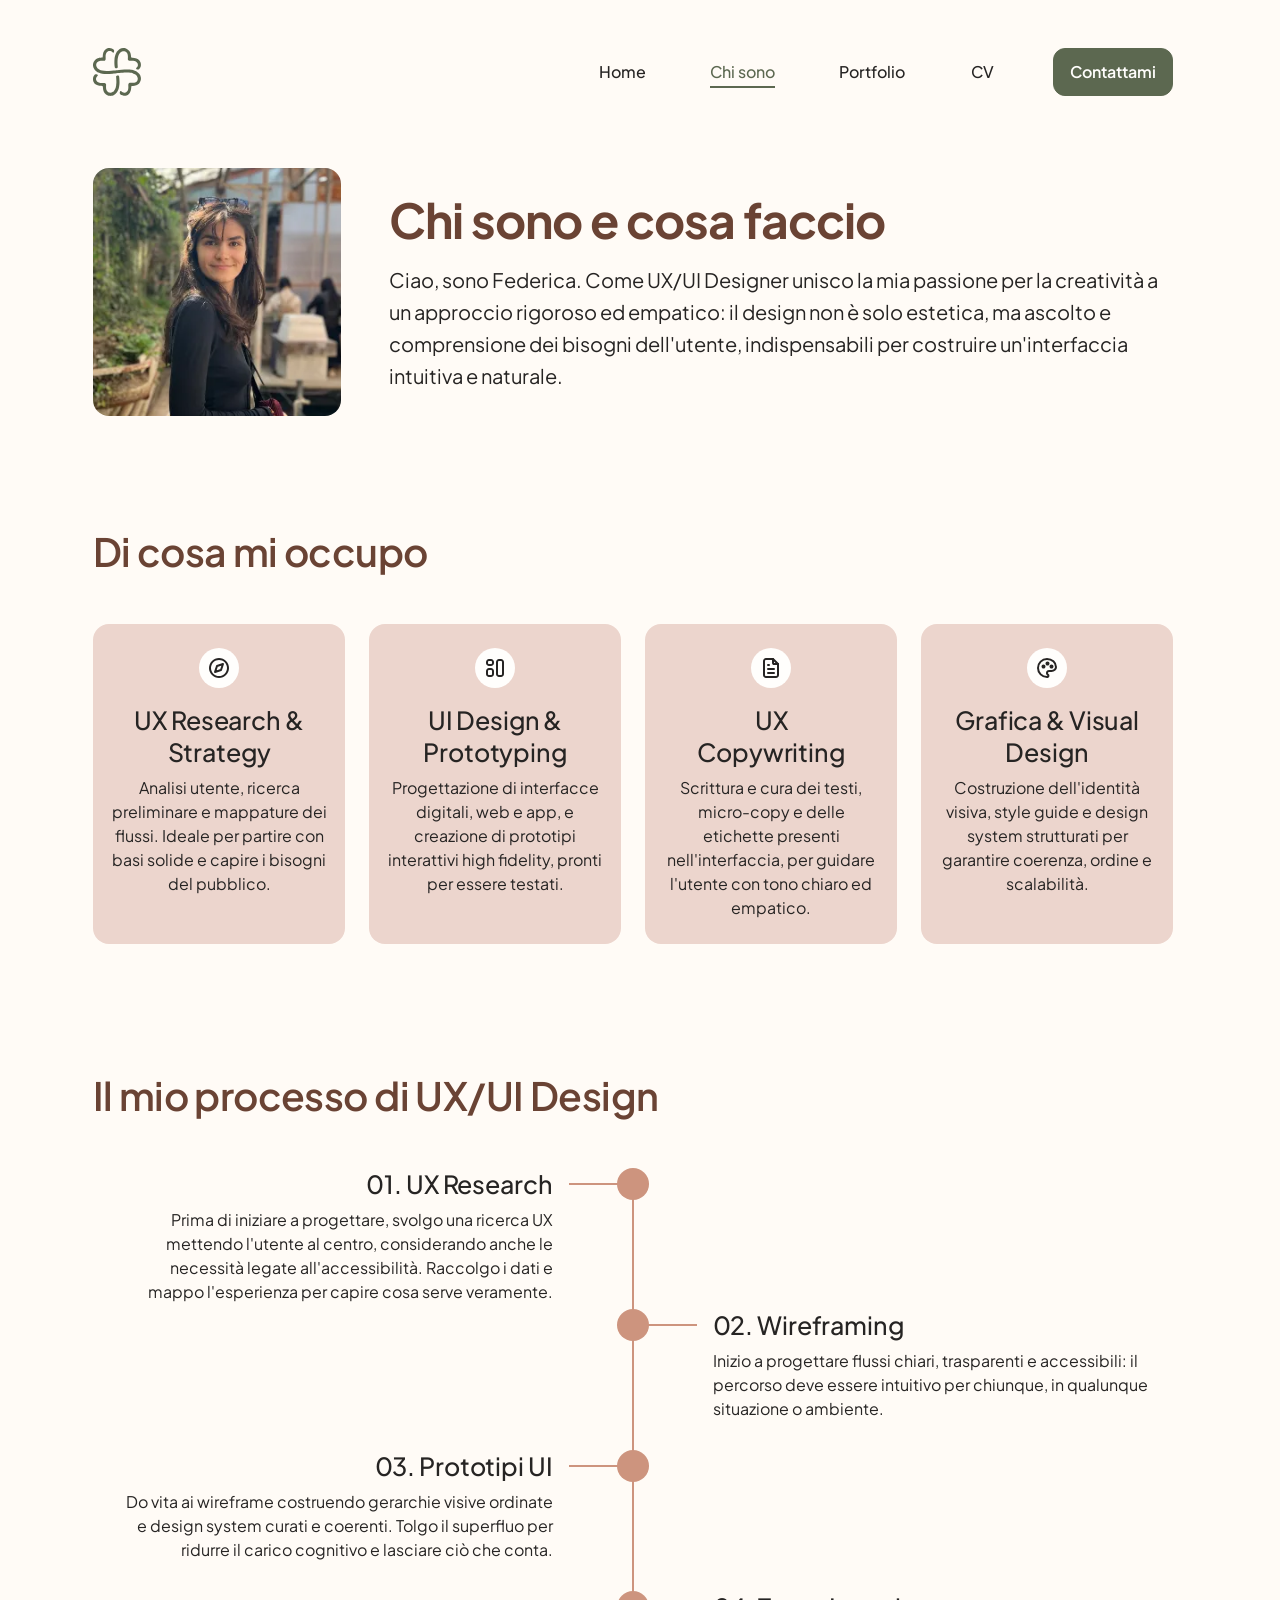
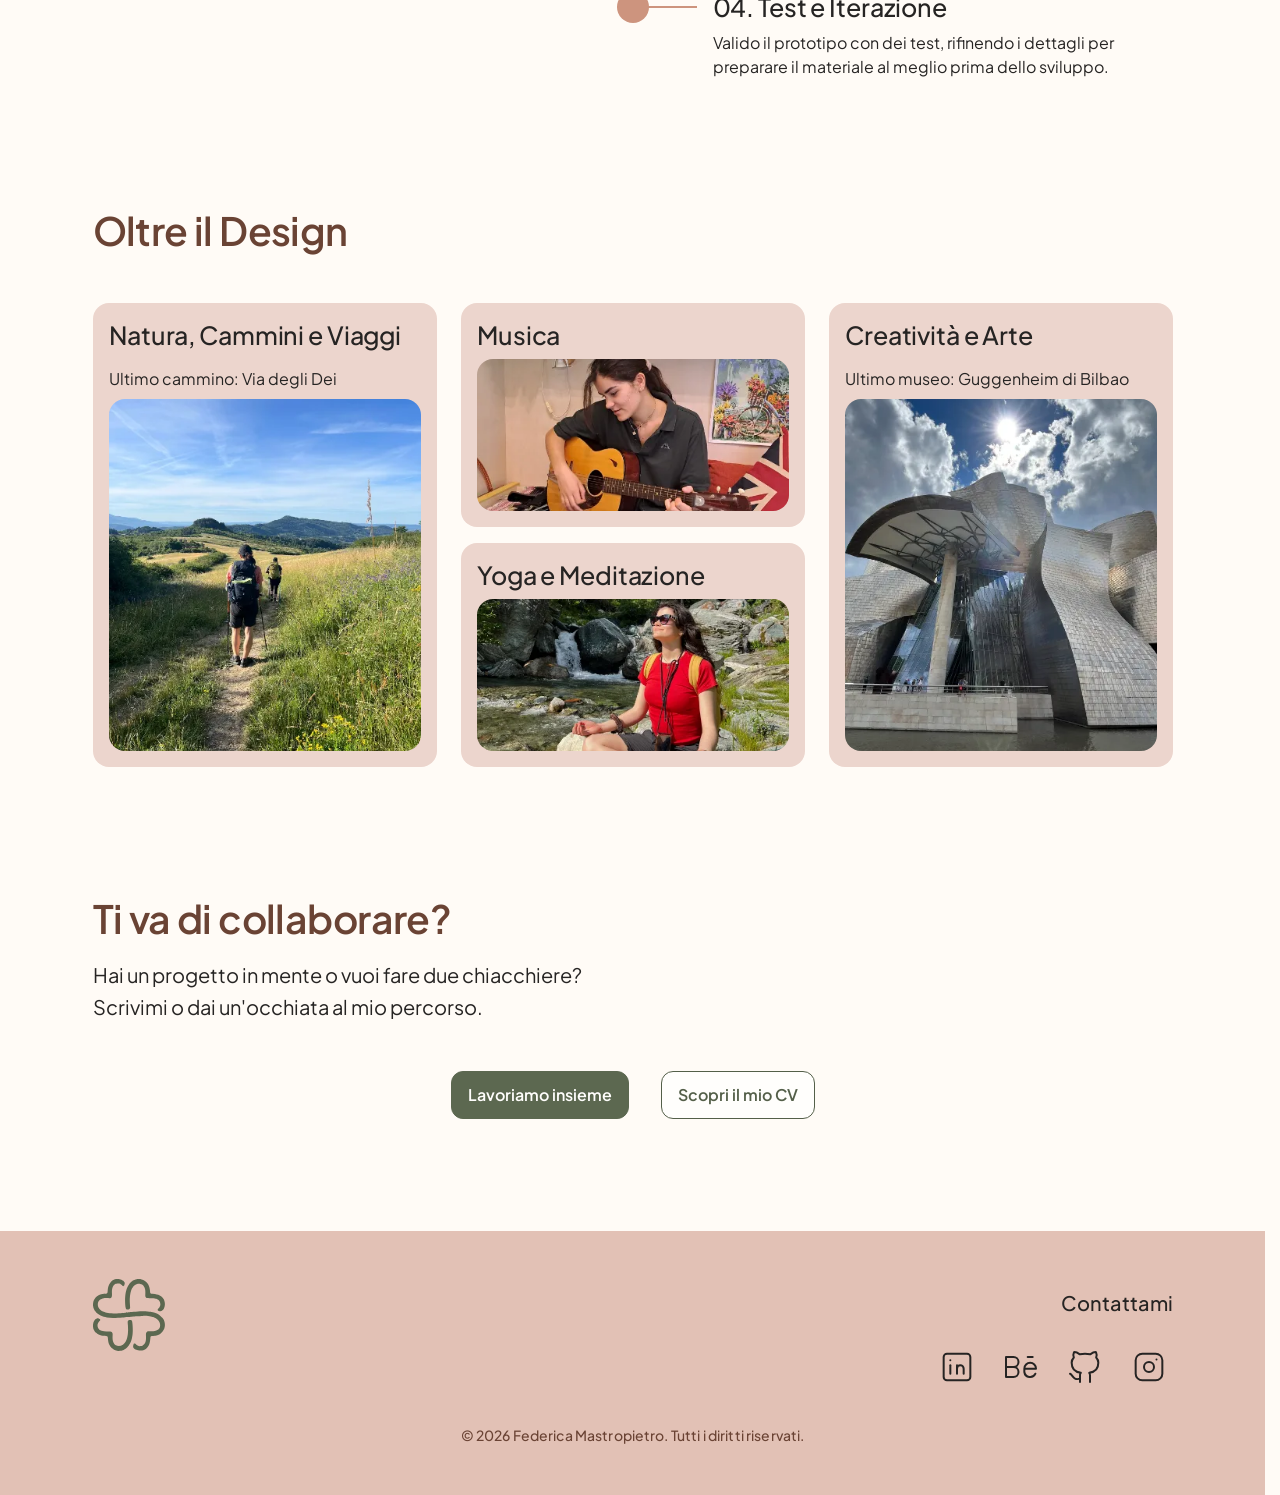
==== chi-sono.html @ c2500e00 "Primo caricamento del portfolio" ====
<!DOCTYPE html>

<html lang="it">

<head>

  <meta charset="UTF-8">
  <!-- Viewport: serve perché il telefono mostri la versione mobile e non il desktop rimpicciolito -->
  <meta name="viewport" content="width=device-width, initial-scale=1">

  <!-- SEO: qui scrivo il title e la description della pagina (diversi da quelli delle altre pagine) -->
  <title>Chi sono | Federica Mastropietro, UX/UI Designer Portfolio</title>
  <meta name="description"
    content="Sono Federica Mastropietro, UX/UI Designer di Reggio Emilia: ti racconto di cosa mi occupo, come lavoro e quali passioni coltivo oltre il design.">
  <!-- Canonical: l'indirizzo completo di questa pagina su GitHub Pages -->
  <link rel="canonical" href="https://federicamastropietro25.github.io/portfolio-federica-mastropietro/chi-sono.html">

  <!-- Open Graph: l'anteprima che compare quando condivido il link (uso l'immagine og-image.jpg) -->
  <meta property="og:title" content="Chi sono | Federica Mastropietro, UX/UI Designer Portfolio">
  <meta property="og:description"
    content="Sono Federica Mastropietro, UX/UI Designer di Reggio Emilia: ti racconto di cosa mi occupo, come lavoro e quali passioni coltivo oltre il design.">
  <meta property="og:image"
    content="https://federicamastropietro25.github.io/portfolio-federica-mastropietro/assets/immagini/og-image.jpg">
  <!-- Qui descrivo l'immagine di anteprima, per chi usa uno screen reader -->
  <meta property="og:image:alt"
    content="Federica Mastropietro, UX/UI Designer Portfolio: il suo ritratto accanto al nome su sfondo rosa chiaro">
  <meta property="og:url"
    content="https://federicamastropietro25.github.io/portfolio-federica-mastropietro/chi-sono.html">
  <meta property="og:type" content="website">

  <!-- Favicon: i file stanno in assets/favicon -->
  <!-- 1. Riserva per tutti i browser -->
  <link rel="icon" href="assets/favicon/favicon.ico" sizes="32x32">
  <!-- 2. Icona della scheda, nitida a ogni dimensione -->
  <link rel="icon" href="assets/favicon/favicon.svg" type="image/svg+xml">
  <!-- 3. Icona per iPhone e iPad (schermata home) -->
  <link rel="apple-touch-icon" sizes="180x180" href="assets/favicon/apple-touch-icon.png">
  <!-- 4. Manifest: icone 192 e 512 per Android e installazione -->
  <link rel="manifest" href="assets/favicon/site.webmanifest">

  <!-- Font: carico Plus Jakarta Sans da Google Fonts, solo con i pesi che uso (400, 500, 600, 700) -->
  <link rel="preconnect" href="https://fonts.googleapis.com">
  <link rel="preconnect" href="https://fonts.gstatic.com" crossorigin>
  <link href="https://fonts.googleapis.com/css2?family=Plus+Jakarta+Sans:wght@400;500;600;700&display=swap"
    rel="stylesheet">

  <!-- Bootstrap da CDN: lo collego PRIMA del mio CSS, così i miei stili vincono -->
  <link href="https://cdn.jsdelivr.net/npm/bootstrap@5.3.3/dist/css/bootstrap.min.css" rel="stylesheet">

  <!-- Il mio CSS, compilato da assets/sass/style.scss -->
  <link rel="stylesheet" href="assets/css/style.css">
</head>

<!-- Metto id="inizio" sul body: è la destinazione del pulsante "torna su" -->

<body id="inizio">
  <!-- Link per saltare la barra e arrivare subito al contenuto: si vede solo quando navigo con la tastiera -->
  <a class="visually-hidden-focusable" href="#contenuto">Vai al contenuto</a>

  <!-- Trucco per il menu mobile SENZA JavaScript: una checkbox nascosta ricorda se il menu è aperto (nel CSS uso :checked).
       La metto FUORI dalla barra sticky: dentro, cliccando l'hamburger il browser farebbe scorrere la pagina. -->
  <input class="menu-check visually-hidden" type="checkbox" id="menu-toggle" aria-controls="menu-principale"
    aria-label="Apri o chiudi il menu">

  <!-- ===== BARRA DI NAVIGAZIONE (sticky): qui ho il logo, il menu e il pulsante "Contattami" ===== -->
  <header class="navigazione">
    <div class="container">
      <div class="navigazione__contenuto">
        <a class="navigazione__logo" href="index.html" title="Federica Mastropietro - Home">
          <img src="assets/immagini/logo.svg" width="48" height="48" alt="Logo di Federica Mastropietro, vai alla home">
        </a>

        <!-- Pulsante hamburger: è una label collegata alla checkbox, si vede solo su mobile -->
        <label class="pulsante-icona pulsante-menu-apri" for="menu-toggle" title="Apri il menu">
          <svg viewBox="0 0 24 24" fill="none" stroke="currentColor" stroke-width="2" stroke-linecap="round"
            stroke-linejoin="round" aria-hidden="true" focusable="false">
            <path d="M4 6l16 0" />
            <path d="M4 12l16 0" />
            <path d="M4 18l16 0" />
          </svg>
        </label>

        <!-- Menu: su mobile lo faccio a tutto schermo con la X in alto a destra; su desktop sta dentro la barra -->
        <nav class="navigazione__menu" id="menu-principale" aria-label="Navigazione principale">
          <label class="pulsante-icona pulsante-menu-chiudi" for="menu-toggle" title="Chiudi il menu">
            <svg viewBox="0 0 24 24" fill="none" stroke="currentColor" stroke-width="2" stroke-linecap="round"
              stroke-linejoin="round" aria-hidden="true" focusable="false">
              <path d="M18 6l-12 12" />
              <path d="M6 6l12 12" />
            </svg>
          </label>
          <ul class="navigazione__lista">
            <li><a class="voce-nav" href="index.html" title="Vai alla pagina Home">Home</a></li>
            <li><a class="voce-nav" href="chi-sono.html" title="Vai alla pagina Chi sono" aria-current="page">Chi
                sono</a></li>
            <li><a class="voce-nav" href="portfolio.html" title="Vai alla pagina Portfolio">Portfolio</a></li>
            <li><a class="voce-nav" href="cv.html" title="Vai alla pagina CV">CV</a></li>
            <!-- "Contattami": su mobile è un link semplice, su desktop un bottone. Scrivo due voci e il CSS ne mostra una sola -->
            <li class="solo-mobile"><a class="voce-nav" href="contatti.html"
                title="Vai alla pagina Contatti">Contattami</a></li>
            <li class="solo-desktop"><a class="btn bottone-primario" href="contatti.html"
                title="Vai alla pagina Contatti">Contattami</a></li>
          </ul>
        </nav>
      </div>
    </div>
  </header>

  <!-- ===== CONTENUTO PRINCIPALE (un solo main per pagina) ===== -->
  <main id="contenuto">

    <!-- INTRODUZIONE: foto e presentazione. Metto tutto in una colonna di Bootstrap (col-12);
         la disposizione (foto sopra il testo su mobile, affiancati su desktop) la scrivo io con Flexbox -->
    <section class="chi-sono-intro" aria-labelledby="titolo-chi-sono">
      <div class="container">
        <div class="row">
          <div class="col-12">
            <div class="intro-profilo">
              <!-- Foto: la stessa immagine ritagliata in modo diverso su mobile e desktop (lo faccio nel CSS).
                   srcset: due versioni WebP (400 e 800 px), il browser sceglie quella giusta -->
              <div class="intro-profilo__foto">
                <img class="img-fluid intro-profilo__immagine" src="assets/immagini/chi-sono-ritratto-400.webp"
                  srcset="assets/immagini/chi-sono-ritratto-400.webp 400w, assets/immagini/chi-sono-ritratto-800.webp 800w"
                  sizes="(min-width: 768px) 360px, 230px" width="400" height="533"
                  alt="Ritratto di Federica Mastropietro in una serra" fetchpriority="high">
              </div>

              <div class="intro-profilo__testi">
                <h1 id="titolo-chi-sono">Chi sono <span class="testo-mobile"><br></span>e cosa faccio</h1>
                <!-- Alcune parole cambiano tra mobile e desktop (come nel design): con le classi testo-mobile e
                     testo-desktop il CSS mostra solo la versione giusta -->
                <p class="testo-grande">
                  <span class="testo-mobile">Ciao, sono Federica.<br></span><span class="testo-desktop">Ciao, sono
                    Federica. </span>Come
                  UX/UI Designer unisco la mia passione per la creatività a un approccio rigoroso ed empatico: il design
                  <span class="testo-mobile">è</span><span class="testo-desktop">non è solo estetica, ma</span> ascolto
                  e comprensione
                  dei bisogni dell'utente, indispensabili per costruire un'interfaccia intuitiva e naturale.
                </p>
              </div>
            </div>
          </div>
        </div>
      </div>
    </section>

    <!-- DI COSA MI OCCUPO: quattro card. La colonna è di Bootstrap (col-12); le card le dispongo io con CSS Grid: 2 per riga,
         4 quando c'è abbastanza spazio. h-100 le fa alte tutte uguali. -->
    <section class="sezione" aria-labelledby="titolo-occupo">
      <div class="container">
        <div class="row">
          <div class="col-12">
            <h2 class="sezione__titolo-grande" id="titolo-occupo">Di cosa mi occupo</h2>
            <div class="competenze">
              <ul class="competenze__lista list-unstyled">
                <li>
                  <div class="card-valore card-valore--centrata h-100">
                    <span class="card-valore__icona"><img src="assets/icone/brand-safari.svg" alt="" width="24"
                        height="24"></span>
                    <h3 class="card-valore__titolo">UX Research &amp;<br>Strategy</h3>
                    <p class="card-valore__testo">Analisi utente, ricerca preliminare e mappature dei flussi.<span
                        class="testo-desktop"> Ideale per partire con basi solide e capire i bisogni del
                        pubblico.</span></p>
                  </div>
                </li>
                <li>
                  <div class="card-valore card-valore--centrata h-100">
                    <span class="card-valore__icona"><img src="assets/icone/layout.svg" alt="" width="24"
                        height="24"></span>
                    <h3 class="card-valore__titolo">UI Design &amp;<br>Prototyping</h3>
                    <p class="card-valore__testo"><span class="testo-mobile">Progettazione interfacce digitali e
                        prototipi
                        high-fidelity.</span><span class="testo-desktop">Progettazione di interfacce digitali, web e
                        app, e
                        creazione di prototipi interattivi high fidelity, pronti per essere testati.</span></p>
                  </div>
                </li>
                <li>
                  <div class="card-valore card-valore--centrata h-100">
                    <span class="card-valore__icona"><img src="assets/icone/file-text.svg" alt="" width="24"
                        height="24"></span>
                    <h3 class="card-valore__titolo">UX<br>Copywriting</h3>
                    <p class="card-valore__testo"><span class="testo-mobile">Scrittura di testi orientati all'utente con
                        l'uso di parole chiave.</span><span class="testo-desktop">Scrittura e cura dei testi, micro-copy
                        e
                        delle etichette presenti nell'interfaccia, per guidare l'utente con tono chiaro ed
                        empatico.</span>
                    </p>
                  </div>
                </li>
                <li>
                  <div class="card-valore card-valore--centrata h-100">
                    <span class="card-valore__icona"><img src="assets/icone/palette.svg" alt="" width="24"
                        height="24"></span>
                    <h3 class="card-valore__titolo">Grafica &amp; Visual<br>Design</h3>
                    <p class="card-valore__testo"><span class="testo-mobile">Creazione identità visiva e design system
                        per
                        un design scalabile.</span><span class="testo-desktop">Costruzione dell'identità visiva, style
                        guide
                        e design system strutturati per garantire coerenza, ordine e scalabilità.</span></p>
                  </div>
                </li>
              </ul>
            </div>
          </div>
        </div>
      </div>
    </section>

    <!-- IL MIO PROCESSO: i quattro passi su una linea del tempo, disegnata solo con il CSS. Mobile: linea a sinistra;
         desktop: linea al centro e passi alternati (Grid). Uso una lista ordinata (ol) perché l'ordine dei passi conta. -->
    <section class="sezione" aria-labelledby="titolo-processo">
      <div class="container">
        <div class="row">
          <div class="col-12">
            <h2 class="sezione__titolo-grande" id="titolo-processo">Il mio processo di UX/UI Design</h2>
            <ol class="processo list-unstyled">
              <li class="fase">
                <h3 class="fase__titolo">01. UX Research</h3>
                <p class="fase__testo"><span class="testo-mobile">Faccio ricerca mettendo l'utente e le esigenze di
                    accessibilità al centro.</span><span class="testo-desktop">Prima di iniziare a progettare, svolgo
                    una ricerca UX mettendo l'utente al centro, considerando anche le necessità legate
                    all'accessibilità. Raccolgo i dati e mappo l'esperienza per capire cosa serve veramente.</span></p>
              </li>
              <li class="fase">
                <h3 class="fase__titolo">02. Wireframing</h3>
                <p class="fase__testo"><span class="testo-mobile">Definisco flussi chiari e intuitivi per rendere
                    l'esperienza accessibile a chiunque.</span><span class="testo-desktop">Inizio a progettare flussi
                    chiari, trasparenti e accessibili: il percorso deve essere intuitivo per chiunque, in qualunque
                    situazione o ambiente.</span></p>
              </li>
              <li class="fase">
                <h3 class="fase__titolo">03. Prototipi UI</h3>
                <p class="fase__testo"><span class="testo-mobile">Trasformo i wireframe in interfacce ordinate, curando
                    gerarchie e design system.</span><span class="testo-desktop">Do vita ai wireframe costruendo
                    gerarchie visive ordinate e design system curati e coerenti. Tolgo il superfluo per ridurre il
                    carico cognitivo e lasciare ciò che conta.</span></p>
              </li>
              <li class="fase">
                <h3 class="fase__titolo">04. Test e Iterazione</h3>
                <p class="fase__testo"><span class="testo-mobile">Valido il prototipo con i test e rifinisco i dettagli
                    prima dello sviluppo.</span><span class="testo-desktop">Valido il prototipo con dei test,
                    rifinendo i dettagli per preparare il materiale al meglio prima dello sviluppo.</span></p>
              </li>
            </ol>
          </div>
        </div>
      </div>
    </section>

    <!-- OLTRE IL DESIGN: le mie passioni. La colonna è di Bootstrap (col-12); le card le dispongo io con CSS Grid: una colonna su mobile,
         due quando c'è spazio, tre da desktop. Ogni foto sta in una figure, con figcaption dove c'è la didascalia. -->
    <section class="sezione" aria-labelledby="titolo-passioni">
      <div class="container">
        <div class="row">
          <div class="col-12">
            <h2 class="sezione__titolo-grande" id="titolo-passioni">Oltre il Design</h2>
            <ul class="griglia-passioni list-unstyled">
              <li>
                <article class="card-passione card-passione--alta">
                  <h3 class="card-passione__titolo">Natura, Cammini e Viaggi</h3>
                  <figure class="card-passione__figura">
                    <figcaption>Ultimo cammino: Via degli Dei</figcaption>
                    <div class="card-passione__foto">
                      <img class="img-fluid" src="assets/immagini/natura-cammino-400.webp"
                        srcset="assets/immagini/natura-cammino-400.webp 400w, assets/immagini/natura-cammino-800.webp 800w, assets/immagini/natura-cammino-1200.webp 1200w"
                        sizes="(min-width: 1112px) 312px, (min-width: 768px) calc(33vw - 32px), (min-width: 656px) calc(50vw - 40px), calc(100vw - 64px)"
                        width="400" height="533"
                        alt="Sentiero di campagna tra le colline percorso durante la Via degli Dei" loading="lazy">
                    </div>
                  </figure>
                </article>
              </li>
              <li>
                <article class="card-passione">
                  <h3 class="card-passione__titolo">Musica</h3>
                  <figure class="card-passione__figura">
                    <div class="card-passione__foto">
                      <img class="img-fluid foto-musica" src="assets/immagini/musica-chitarra-400.webp"
                        srcset="assets/immagini/musica-chitarra-400.webp 400w, assets/immagini/musica-chitarra-800.webp 800w, assets/immagini/musica-chitarra-1200.webp 1200w"
                        sizes="(min-width: 1112px) 312px, (min-width: 768px) calc(33vw - 32px), (min-width: 656px) calc(50vw - 40px), calc(100vw - 64px)"
                        width="400" height="533" alt="Federica che suona la chitarra, seduta sul letto in camera"
                        loading="lazy">
                    </div>
                  </figure>
                </article>
              </li>
              <li>
                <article class="card-passione">
                  <h3 class="card-passione__titolo">Yoga e Meditazione</h3>
                  <figure class="card-passione__figura">
                    <div class="card-passione__foto">
                      <img class="img-fluid foto-yoga" src="assets/immagini/yoga-meditazione-400.webp"
                        srcset="assets/immagini/yoga-meditazione-400.webp 400w, assets/immagini/yoga-meditazione-800.webp 800w, assets/immagini/yoga-meditazione-1200.webp 1200w"
                        sizes="(min-width: 1112px) 312px, (min-width: 768px) calc(33vw - 32px), (min-width: 656px) calc(50vw - 40px), calc(100vw - 64px)"
                        width="400" height="533"
                        alt="Federica in posizione di meditazione su una roccia, vicino a un torrente" loading="lazy">
                    </div>
                  </figure>
                </article>
              </li>
              <li>
                <article class="card-passione card-passione--alta">
                  <h3 class="card-passione__titolo">Creatività e Arte</h3>
                  <figure class="card-passione__figura">
                    <figcaption>Ultimo museo: Guggenheim di Bilbao</figcaption>
                    <div class="card-passione__foto">
                      <img class="img-fluid" src="assets/immagini/creativita-guggenheim-400.webp"
                        srcset="assets/immagini/creativita-guggenheim-400.webp 400w, assets/immagini/creativita-guggenheim-800.webp 800w, assets/immagini/creativita-guggenheim-1200.webp 1200w"
                        sizes="(min-width: 1112px) 312px, (min-width: 768px) calc(33vw - 32px), (min-width: 656px) calc(50vw - 40px), calc(100vw - 64px)"
                        width="400" height="533"
                        alt="Facciata in titanio del Museo Guggenheim di Bilbao sotto un cielo con sole e nuvole"
                        loading="lazy">
                    </div>
                  </figure>
                </article>
              </li>
            </ul>
          </div>
        </div>
      </div>
    </section>

    <!-- TI VA DI COLLABORARE?: invito finale con due bottoni (Lavoriamo insieme → Contatti, Scopri il mio CV → CV) -->
    <section class="sezione sezione--finale" aria-labelledby="titolo-collabora">
      <div class="container">
        <div class="row">
          <div class="col-12">
            <div class="collabora">
              <div class="collabora__testi">
                <h2 id="titolo-collabora">Ti va di collaborare?</h2>
                <p class="testo-grande">Hai un progetto in mente o vuoi fare due chiacchiere?<br>Scrivimi o dai
                  un'occhiata al mio percorso.</p>
              </div>
              <div class="collabora__azioni">
                <a class="btn bottone-primario" href="contatti.html">Lavoriamo insieme</a>
                <a class="btn bottone-secondario" href="cv.html">Scopri il mio CV</a>
              </div>
            </div>
          </div>
        </div>
      </div>
    </section>
  </main>

  <!-- ===== FOOTER: logo, contatti, social e copyright. Con la griglia di Bootstrap metto il logo (6 colonne) a sinistra
       e i contatti (6 colonne) a destra; il copyright sta su una riga intera. Su mobile è tutto in colonna. ===== -->
  <footer class="footer-sito">
    <div class="container">
      <div class="row footer-sito__riga">
        <div class="col-12 col-md-6">
          <a class="footer-sito__logo" href="index.html" title="Federica Mastropietro - Home">
            <img src="assets/immagini/logo.svg" width="72" height="72"
              alt="Logo di Federica Mastropietro, vai alla home">
          </a>
        </div>
        <div class="col-12 col-md-6">
          <div class="footer-sito__contatti">
            <a class="link-footer" href="contatti.html" title="Vai alla pagina Contatti">Contattami</a>
            <!-- Icone social: sono SVG scritti qui nell'HTML (così il CSS ne cambia colore e dimensione);
                 si comportano tutte allo stesso modo e si aprono in una nuova scheda -->
            <ul class="footer-sito__social">
              <li>
                <a class="icona-social" href="https://www.linkedin.com/in/federica-mastropietro/" target="_blank"
                  rel="noopener noreferrer" aria-label="LinkedIn (si apre in una nuova scheda)"
                  title="LinkedIn (si apre in una nuova scheda)">
                  <svg viewBox="0 0 24 24" fill="none" stroke="currentColor" stroke-width="2" stroke-linecap="round"
                    stroke-linejoin="round" aria-hidden="true" focusable="false">
                    <path d="M4 4m0 2a2 2 0 0 1 2 -2h12a2 2 0 0 1 2 2v12a2 2 0 0 1 -2 2h-12a2 2 0 0 1 -2 -2z" />
                    <path d="M8 11l0 5" />
                    <path d="M8 8l0 .01" />
                    <path d="M12 16l0 -5" />
                    <path d="M16 16v-3a2 2 0 0 0 -4 0" />
                  </svg>
                </a>
              </li>
              <li>
                <a class="icona-social" href="https://www.behance.net/federicamastropietro" target="_blank"
                  rel="noopener noreferrer" aria-label="Behance (si apre in una nuova scheda)"
                  title="Behance (si apre in una nuova scheda)">
                  <svg viewBox="0 0 24 24" fill="none" stroke="currentColor" stroke-width="2" stroke-linecap="round"
                    stroke-linejoin="round" aria-hidden="true" focusable="false">
                    <path d="M3 18v-12h4.5a3 3 0 0 1 0 6a3 3 0 0 1 0 6h-4.5" />
                    <path d="M3 12l4.5 0" />
                    <path d="M14 13h7a3.5 3.5 0 0 0 -7 0v2a3.5 3.5 0 0 0 6.64 1" />
                    <path d="M16 6l3 0" />
                  </svg>
                </a>
              </li>
              <li>
                <a class="icona-social" href="https://github.com/federicamastropietro25" target="_blank"
                  rel="noopener noreferrer" aria-label="GitHub (si apre in una nuova scheda)"
                  title="GitHub (si apre in una nuova scheda)">
                  <svg viewBox="0 0 24 24" fill="none" stroke="currentColor" stroke-width="2" stroke-linecap="round"
                    stroke-linejoin="round" aria-hidden="true" focusable="false">
                    <path
                      d="M9 19c-4.3 1.4 -4.3 -2.5 -6 -3m12 5v-3.5c0 -1 .1 -1.4 -.5 -2c2.8 -.3 5.5 -1.4 5.5 -6a4.6 4.6 0 0 0 -1.3 -3.2a4.2 4.2 0 0 0 -.1 -3.2s-1.1 -.3 -3.5 1.3a12.3 12.3 0 0 0 -6.2 0c-2.4 -1.6 -3.5 -1.3 -3.5 -1.3a4.2 4.2 0 0 0 -.1 3.2a4.6 4.6 0 0 0 -1.3 3.2c0 4.6 2.7 5.7 5.5 6c-.6 .6 -.6 1.2 -.5 2v3.5" />
                  </svg>
                </a>
              </li>
              <li>
                <a class="icona-social" href="https://www.instagram.com/federicamastropietro_/" target="_blank"
                  rel="noopener noreferrer" aria-label="Instagram (si apre in una nuova scheda)"
                  title="Instagram (si apre in una nuova scheda)">
                  <svg viewBox="0 0 24 24" fill="none" stroke="currentColor" stroke-width="2" stroke-linecap="round"
                    stroke-linejoin="round" aria-hidden="true" focusable="false">
                    <path d="M4 4m0 4a4 4 0 0 1 4 -4h8a4 4 0 0 1 4 4v8a4 4 0 0 1 -4 4h-8a4 4 0 0 1 -4 -4z" />
                    <path d="M12 12m-3 0a3 3 0 1 0 6 0a3 3 0 1 0 -6 0" />
                    <path d="M16.5 7.5l0 .01" />
                  </svg>
                </a>
              </li>
            </ul>
          </div>
        </div>
        <div class="col-12">
          <p class="footer-sito__copyright">© 2026 Federica Mastropietro. Tutti i diritti riservati.</p>
        </div>
      </div>
    </div>
  </footer>

  <!-- Pulsante "torna su": compare dopo che ho scrollato un po', solo con il CSS -->

  <a class="torna-su" href="#inizio" aria-label="Torna all'inizio della pagina" title="Torna su">
    <svg viewBox="0 0 24 24" fill="none" stroke="currentColor" stroke-width="2" stroke-linecap="round"
      stroke-linejoin="round" aria-hidden="true" focusable="false">
      <path d="M12 5l0 14" />
      <path d="M18 11l-6 -6" />
      <path d="M6 11l6 -6" />
    </svg>
  </a>
</body>

</html>
---- assets/css/style.css ----
@charset "UTF-8";
* {
  margin: 0;
  padding: 0;
  box-sizing: border-box;
}

body {
  font-family: "Plus Jakarta Sans", sans-serif;
  color: #262423;
  background-color: #FFFBF6;
  font-size: 1rem;
  line-height: 1.5rem;
  font-weight: 400;
  letter-spacing: 0;
}
@media (min-width: 768px) {
  body {
    font-size: 1rem;
    line-height: 1.5rem;
    font-weight: 400;
    letter-spacing: 0;
  }
}

h1,
h2,
h3,
h4,
h5,
h6,
p {
  margin: 0;
}

h1,
h2,
h3 {
  font-family: "Plus Jakarta Sans", sans-serif;
  color: #6A4334;
}

h1 {
  font-size: clamp(2.0625rem, 1.550069541rem + 2.0862308762vw, 3rem);
  line-height: clamp(2.5rem, 1.9534075104rem + 2.2253129346vw, 3.5rem);
  font-weight: 700;
  letter-spacing: -0.01em;
}
@media (min-width: 768px) {
  h1 {
    letter-spacing: -0.02em;
  }
}

h2 {
  font-size: clamp(1.75rem, 1.3742176634rem + 1.5299026426vw, 2.4375rem);
  line-height: clamp(2.5rem, 2.2267037552rem + 1.1126564673vw, 3rem);
  font-weight: 600;
  letter-spacing: -0.005em;
}
@media (min-width: 768px) {
  h2 {
    letter-spacing: -0.015em;
  }
}

h3 {
  font-size: clamp(1.5rem, 1.2608657858rem + 0.9735744089vw, 1.9375rem);
  line-height: clamp(2rem, 1.7267037552rem + 1.1126564673vw, 2.5rem);
  font-weight: 600;
  letter-spacing: -0.005em;
}
@media (min-width: 768px) {
  h3 {
    letter-spacing: -0.01em;
  }
}

.titolo-hero {
  color: #6A4334;
  font-size: clamp(2.0625rem, 1.0034770515rem + 4.3115438108vw, 4rem);
  line-height: clamp(2.5rem, 1.4068150209rem + 4.4506258693vw, 4.5rem);
  font-weight: 700;
  letter-spacing: -0.01em;
}
@media (min-width: 768px) {
  .titolo-hero {
    letter-spacing: -0.025em;
  }
}

.titolo-3-piccolo {
  color: #6A4334;
  font-size: clamp(1.25rem, 1.079189847rem + 0.6954102921vw, 1.5625rem);
  line-height: clamp(2rem, 2rem + 0vw, 2rem);
  font-weight: 500;
  letter-spacing: 0;
}
@media (min-width: 768px) {
  .titolo-3-piccolo {
    letter-spacing: -0.005em;
  }
}

.testo-grande {
  font-size: clamp(1rem, 0.8633518776rem + 0.5563282337vw, 1.25rem);
  line-height: clamp(1.5rem, 1.2267037552rem + 1.1126564673vw, 2rem);
  font-weight: 400;
  letter-spacing: 0;
}
@media (min-width: 768px) {
  .testo-grande {
    letter-spacing: 0;
  }
}

.testo-piccolo {
  font-size: 0.875rem;
  line-height: 1.5rem;
  font-weight: 500;
  letter-spacing: 0.01em;
}
@media (min-width: 768px) {
  .testo-piccolo {
    font-size: 0.875rem;
    line-height: 1.5rem;
    font-weight: 500;
    letter-spacing: 0.01em;
  }
}

.didascalia {
  font-size: 0.75rem;
  line-height: 1rem;
  font-weight: 400;
  letter-spacing: 0.02em;
}
@media (min-width: 768px) {
  .didascalia {
    font-size: 0.75rem;
    line-height: 1rem;
    font-weight: 400;
    letter-spacing: 0.02em;
  }
}

@media (prefers-reduced-motion: reduce) {
  *,
  *::before,
  *::after {
    transition-duration: 0.01ms !important;
    animation-duration: 0.01ms !important;
    scroll-behavior: auto !important;
  }
}
html {
  scrollbar-gutter: stable;
  scroll-behavior: smooth;
  scroll-padding-top: 5rem;
}
@media (min-width: 768px) {
  html {
    scroll-padding-top: 8rem;
  }
}

.testo-desktop {
  display: none;
}

@media (min-width: 768px) {
  .testo-mobile {
    display: none;
  }
  .testo-desktop {
    display: inline;
  }
}
.container {
  max-width: 100%;
  padding-left: 1rem;
  padding-right: 1rem;
}
@media (min-width: 768px) {
  .container {
    max-width: 69.5rem;
  }
}

.row {
  --bs-gutter-x: 1rem;
}
@media (min-width: 768px) {
  .row {
    --bs-gutter-x: 1.5rem;
  }
}

.navigazione {
  position: sticky;
  top: 0;
  z-index: 100;
  background-color: #FFFBF6;
}

.navigazione__contenuto {
  display: flex;
  align-items: center;
  justify-content: space-between;
  padding-block: 1rem;
}
@media (min-width: 768px) {
  .navigazione__contenuto {
    padding-top: 3rem;
    padding-bottom: 1.5rem;
  }
}

.navigazione__logo {
  display: block;
  width: 3rem;
  height: 3rem;
  border-radius: 0.5rem;
}
.navigazione__logo img {
  display: block;
  width: 100%;
  height: 100%;
}
.navigazione__logo:focus-visible {
  outline: 0;
  box-shadow: 0 0 0 2px #FFFEFC, 0 0 0 4px #000;
}

.menu-check.visually-hidden {
  position: fixed !important;
  top: 0;
  left: 0;
}

.menu-check:checked ~ .navigazione .pulsante-menu-apri {
  visibility: hidden;
}

.menu-check:focus-visible ~ .navigazione .pulsante-menu-apri,
.menu-check:focus-visible ~ .navigazione .navigazione__menu .pulsante-icona {
  background-color: #FFFBF6;
  box-shadow: 0 0 0 2px #FFFEFC, 0 0 0 4px #000;
}

.navigazione__menu {
  display: flex;
  flex-direction: column;
  align-items: center;
  position: fixed;
  inset: 0;
  z-index: 110;
  overflow-y: auto;
  padding: 7.5rem 1rem 2rem;
  background-color: #FFFBF6;
  visibility: hidden;
  transform: translateX(100%);
  transition: transform 0.35s ease, visibility 0s;
}

.menu-check:checked ~ .navigazione .navigazione__menu {
  visibility: visible;
  transform: none;
}

.navigazione__menu .pulsante-menu-chiudi {
  position: absolute;
  top: 1rem;
  right: 1rem;
}

.navigazione__menu {
  overscroll-behavior: contain;
}

.navigazione__lista {
  display: flex;
  flex-direction: column;
  align-items: center;
  gap: 0.5rem;
  margin: 0;
  padding: 0;
  list-style: none;
}

.navigazione__lista .solo-desktop {
  display: none;
}

.navigazione .voce-nav[aria-current=page]:not(:focus-visible) {
  color: #5C6850;
}
.navigazione .voce-nav[aria-current=page]:not(:focus-visible)::after {
  background-color: #5C6850;
}

@media (min-width: 768px) {
  .navigazione__contenuto .pulsante-menu-apri,
  .navigazione__menu .pulsante-menu-chiudi {
    display: none;
  }
  .navigazione__menu,
  .menu-check:checked ~ .navigazione .navigazione__menu {
    display: block;
    position: static;
    z-index: auto;
    overflow: visible;
    padding: 0;
    background-color: transparent;
    visibility: visible;
    transform: none;
    transition: none;
  }
  .navigazione__lista {
    flex-direction: row;
    gap: 3rem;
  }
  .navigazione__lista .solo-mobile {
    display: none;
  }
  .navigazione__lista .solo-desktop {
    display: list-item;
  }
}
.footer-sito {
  padding-block: 2.5rem;
  background-color: #E2C1B5;
}
@media (min-width: 768px) {
  .footer-sito {
    padding-block: 3rem;
  }
}

.footer-sito__riga {
  --bs-gutter-y: 2rem;
}

.footer-sito__logo {
  display: block;
  width: 4.5rem;
  height: 4.5rem;
  border-radius: 0.5rem;
}
.footer-sito__logo img {
  display: block;
  width: 100%;
  height: 100%;
}
.footer-sito__logo:focus-visible {
  outline: 0;
  box-shadow: 0 0 0 2px #FFFEFC, 0 0 0 4px #000;
}

.footer-sito__contatti {
  display: flex;
  flex-direction: column;
  align-items: flex-start;
  gap: 1rem;
}
@media (min-width: 768px) {
  .footer-sito__contatti {
    align-items: flex-end;
  }
}

.footer-sito__social {
  display: flex;
  gap: 1rem;
  margin: 0;
  padding: 0;
  list-style: none;
}
.footer-sito__social li {
  display: flex;
}

.footer-sito__copyright {
  margin: 0.5rem 0 0;
  text-align: center;
  color: #6A4334;
  font-size: 0.875rem;
  line-height: 1.5rem;
  font-weight: 500;
  letter-spacing: 0.01em;
}
@media (min-width: 768px) {
  .footer-sito__copyright {
    margin-top: 0;
    font-size: 0.875rem;
    line-height: 1.5rem;
    font-weight: 500;
    letter-spacing: 0.01em;
  }
}

.sezione {
  padding-top: clamp(4rem, 2.3602225313rem + 6.6759388039vw, 7rem);
}

.sezione--finale {
  padding-bottom: clamp(5rem, 3.9068150209rem + 4.4506258693vw, 7rem);
}

.sezione__testi {
  text-align: center;
}
@media (min-width: 768px) {
  .sezione__testi {
    max-width: 34.5rem;
    text-align: left;
  }
}

@media (min-width: 768px) {
  .sezione__testi--stretti {
    max-width: 32.5rem;
  }
}

.sezione__titolo {
  margin-bottom: 0.5rem;
}
@media (min-width: 768px) {
  .sezione__titolo {
    margin-bottom: 1rem;
  }
}

.sezione__testi p {
  margin: 0;
}

.sezione__azione {
  max-width: 100%;
  margin-inline: auto;
}
.sezione__azione .btn {
  width: 100%;
}
@media (min-width: 768px) {
  .sezione__azione {
    max-width: none;
    margin-inline: 0;
    display: flex;
    align-items: center;
    justify-content: flex-end;
    height: 100%;
  }
  .sezione__azione .btn {
    width: auto;
  }
}

.griglia-valori,
.griglia-progetti {
  display: grid;
  gap: 1rem;
}
@media (min-width: 768px) {
  .griglia-valori,
  .griglia-progetti {
    gap: 1.5rem;
  }
}
.griglia-valori > li,
.griglia-progetti > li {
  min-width: 0;
}

@media (min-width: 768px) {
  .griglia-valori {
    grid-template-columns: repeat(3, 1fr);
  }
}

@media (min-width: 768px) {
  .griglia-progetti {
    grid-template-columns: repeat(2, 1fr);
  }
}

.sezione__titolo-grande {
  margin-bottom: 2rem;
  text-align: center;
}
@media (min-width: 768px) {
  .sezione__titolo-grande {
    margin-bottom: 3rem;
    text-align: left;
  }
}

.intro-pagina {
  display: flex;
  flex-direction: column;
  align-items: center;
  gap: 1.5rem;
  max-width: clamp(18.4375rem, 81.33vw - 24.6px, 37.5rem);
  margin-inline: auto;
  text-align: center;
}
@media (min-width: 768px) {
  .intro-pagina {
    gap: 1rem;
    max-width: 37.5rem;
  }
}

.btn.bottone-primario,
.btn.bottone-secondario {
  display: inline-flex;
  align-items: center;
  justify-content: center;
  min-height: 3rem;
  padding: 0.5rem 1rem;
  border: 1px solid;
  border-radius: 0.75rem;
  font-family: "Plus Jakarta Sans", sans-serif;
  font-size: 1rem;
  line-height: 1.5rem;
  font-weight: 600;
  letter-spacing: 0;
  text-decoration: none;
  white-space: nowrap;
  transition: background-color 0.15s ease, border-color 0.15s ease, color 0.15s ease, box-shadow 0.15s ease;
}
.btn.bottone-primario:disabled, .btn.bottone-primario.disabled, .btn.bottone-primario[aria-disabled=true],
.btn.bottone-secondario:disabled,
.btn.bottone-secondario.disabled,
.btn.bottone-secondario[aria-disabled=true] {
  opacity: 1;
  cursor: not-allowed;
  pointer-events: none;
}

.btn.bottone-primario {
  color: #FFFEFC;
  background-color: #5C6850;
  border-color: #5C6850;
}
@media (hover: hover) {
  .btn.bottone-primario:hover {
    color: #FFFEFC;
    background-color: #545F49;
    border-color: #545F49;
    box-shadow: 0 4px 8px rgba(140, 133, 125, 0.7);
  }
}
.btn.bottone-primario:focus-visible {
  color: #FFFEFC;
  background-color: #5C6850;
  border-color: #5C6850;
  outline: 0;
  box-shadow: 0 0 0 2px #FFFEFC, 0 0 0 4px #000;
}
.btn.bottone-primario:active {
  color: #FFFEFC;
  background-color: #33392C;
  border-color: #33392C;
  box-shadow: none;
}
.btn.bottone-primario:disabled, .btn.bottone-primario.disabled, .btn.bottone-primario[aria-disabled=true] {
  color: #E8DCCF;
  background-color: #B5ACA1;
  border-color: #B5ACA1;
}

.btn.bottone-secondario {
  color: #545F49;
  background-color: #FFFEFC;
  border-color: #545F49;
}
@media (hover: hover) {
  .btn.bottone-secondario:hover {
    color: #545F49;
    background-color: #EFF0EE;
    border-color: #545F49;
    box-shadow: 0 4px 8px rgba(140, 133, 125, 0.7);
  }
}
.btn.bottone-secondario:focus-visible {
  color: #545F49;
  background-color: #FFFEFC;
  border-color: #545F49;
  outline: 0;
  box-shadow: 0 0 0 2px #FFFEFC, 0 0 0 4px #000;
}
.btn.bottone-secondario:active {
  color: #272C22;
  background-color: #B4BAAF;
  border-color: #545F49;
  box-shadow: none;
}
.btn.bottone-secondario:disabled, .btn.bottone-secondario.disabled, .btn.bottone-secondario[aria-disabled=true] {
  color: #B5ACA1;
  background-color: #FFFEFC;
  border-color: #B5ACA1;
}

.voce-nav {
  position: relative;
  display: flex;
  align-items: center;
  justify-content: center;
  min-height: 3rem;
  min-width: 2.75rem;
  padding: 0.5rem;
  border-radius: 0.5rem;
  font-size: 1rem;
  line-height: 1.5rem;
  font-weight: 500;
  color: #262423;
  text-decoration: none;
  white-space: nowrap;
  transition: color 0.15s ease, background-color 0.15s ease, box-shadow 0.15s ease;
}
.voce-nav::after {
  content: "";
  position: absolute;
  left: 0.5rem;
  right: 0.5rem;
  bottom: 0.5rem;
  height: 2px;
  background-color: transparent;
  transition: background-color 0.15s ease;
}
@media (hover: hover) {
  .voce-nav:hover {
    color: #5C6850;
  }
  .voce-nav:hover::after {
    background-color: #5C6850;
  }
}
.voce-nav:focus-visible {
  outline: 0;
  color: #262423;
  font-weight: 400;
  background-color: #FFFEFC;
  box-shadow: 0 0 0 2px #FFFEFC, 0 0 0 4px #000;
}
.voce-nav:focus-visible::after {
  background-color: transparent;
}
.voce-nav:active {
  color: #5C6850;
}
.voce-nav:active::after {
  background-color: #5C6850;
}
@media (min-width: 768px) {
  .voce-nav:active {
    color: #272C22;
  }
  .voce-nav:active::after {
    height: 1px;
    background-color: #272C22;
  }
}

.link-footer {
  position: relative;
  display: inline-flex;
  align-items: center;
  padding: 0.75rem 0.5rem;
  margin-inline: -0.5rem;
  border-radius: 0.5rem;
  font-size: 1rem;
  line-height: 1.5rem;
  font-weight: 500;
  color: #262423;
  text-decoration: none;
  transition: color 0.15s ease, background-color 0.15s ease, box-shadow 0.15s ease;
}
.link-footer::after {
  content: "";
  position: absolute;
  left: 0.5rem;
  right: 0.5rem;
  bottom: 0.5rem;
  height: 2px;
  background-color: transparent;
  transition: background-color 0.15s ease;
}
@media (hover: hover) {
  .link-footer:hover {
    color: #545F49;
  }
  .link-footer:hover::after {
    background-color: #545F49;
  }
}
.link-footer:focus-visible {
  outline: 0;
  font-weight: 400;
  background-color: #FFFEFC;
  box-shadow: 0 0 0 2px #FFFEFC, 0 0 0 4px #000;
}
.link-footer:focus-visible::after {
  background-color: transparent;
}
.link-footer:active {
  color: #545F49;
}
.link-footer:active::after {
  background-color: #545F49;
}
@media (min-width: 768px) {
  .link-footer {
    padding: 0.5rem;
    font-size: 1.25rem;
    line-height: 2rem;
  }
  .link-footer:active {
    color: #272C22;
    font-weight: 400;
  }
  .link-footer:active::after {
    height: 1px;
    background-color: #272C22;
  }
}

.link-profilo {
  position: relative;
  display: inline-flex;
  align-items: center;
  gap: 0.5rem;
  padding: 0.75rem 0.5rem;
  margin-inline: -0.5rem;
  border-radius: 0.5rem;
  font-size: 1rem;
  line-height: 1.5rem;
  font-weight: 500;
  color: #414A39;
  text-decoration: none;
  transition: color 0.15s ease, background-color 0.15s ease, box-shadow 0.15s ease;
}
.link-profilo svg {
  flex-shrink: 0;
  width: 1.5rem;
  height: 1.5rem;
}
.link-profilo::after {
  content: "";
  position: absolute;
  left: 0.5rem;
  right: 0.5rem;
  bottom: -2px;
  height: 2px;
  background-color: transparent;
  transition: background-color 0.15s ease;
}
@media (hover: hover) {
  .link-profilo:hover {
    color: #5C6850;
  }
  .link-profilo:hover::after {
    background-color: #5C6850;
  }
}
.link-profilo:focus-visible {
  outline: 0;
  color: #262423;
  font-weight: 400;
  background-color: #FFFEFC;
  box-shadow: 0 0 0 2px #FFFEFC, 0 0 0 4px #000;
}
.link-profilo:focus-visible::after {
  background-color: transparent;
}
.link-profilo:active {
  color: #5C6850;
}
.link-profilo:active::after {
  background-color: #5C6850;
}
@media (min-width: 768px) {
  .link-profilo:active {
    color: #272C22;
  }
  .link-profilo:active::after {
    bottom: -1px;
    height: 1px;
    background-color: #272C22;
  }
}

.campo {
  display: grid;
  grid-template-columns: minmax(0, 1fr);
  row-gap: 0.5rem;
  padding-bottom: 1rem;
}

.campo-label {
  margin: 0;
  font-size: 1rem;
  line-height: 1.5rem;
  font-weight: 400;
  color: #262423;
}

.form-control.campo-input {
  padding: 0.75rem 1rem;
  font-family: "Plus Jakarta Sans", sans-serif;
  font-size: 1rem;
  line-height: 1.5rem;
  font-weight: 400;
  color: #262423;
  caret-color: #262423;
  background-color: #FFFEFC;
  border: 1px solid #E2C1B5;
  border-radius: 0.5rem;
  box-shadow: none;
  transition: background-color 0.15s ease, border-color 0.15s ease, box-shadow 0.15s ease;
}
.form-control.campo-input::placeholder {
  color: #6B665F;
  opacity: 1;
}
.form-control.campo-input:not(:placeholder-shown) {
  border-color: #6A4334;
}
@media (hover: hover) {
  .form-control.campo-input:hover {
    background-color: #F9F2EF;
    box-shadow: 0 2px 4px rgba(140, 133, 125, 0.7);
  }
}
.form-control.campo-input:focus, .form-control.campo-input:active {
  outline: 0;
  color: #262423;
  background-color: #FFFEFC;
  border-color: #6A4334;
  box-shadow: none;
}
.form-control.campo-input:focus::placeholder, .form-control.campo-input:active::placeholder {
  color: transparent;
}
.form-control.campo-input:user-invalid {
  background-color: #FEF2F2;
  border: 1px solid #B91C1C;
  box-shadow: 0 0 0 0.5px #B91C1C;
}
.form-control.campo-input:user-invalid:focus {
  border-color: #B91C1C;
  box-shadow: 0 0 0 0.5px #B91C1C;
}
.form-control.campo-input:user-valid {
  border-color: #15803D;
  box-shadow: 0 0 0 0.5px #15803D;
}
.form-control.campo-input:user-valid:focus {
  border-color: #6A4334;
  box-shadow: none;
}

.campo:has(.campo-input:user-invalid) .campo-label {
  color: #440B0B;
}

.campo:has(.campo-input:user-valid) .campo-label::after {
  content: "";
  display: inline-block;
  width: 1rem;
  height: 1rem;
  margin-left: 0.5rem;
  vertical-align: -0.1875rem;
  background-color: #064E3B;
  mask: url("data:image/svg+xml,%3Csvg xmlns='http://www.w3.org/2000/svg' viewBox='0 0 24 24' fill='none' stroke='black' stroke-width='3' stroke-linecap='round' stroke-linejoin='round'%3E%3Cpath d='M5 12l5 5l10 -10'/%3E%3C/svg%3E") center/contain no-repeat;
}

textarea.form-control.campo-input {
  min-height: 9rem;
  resize: vertical;
}

.campo-errore {
  visibility: hidden;
  margin: -0.25rem 0 0;
  height: 1rem;
  font-size: 0.875rem;
  line-height: 1rem;
  font-weight: 500;
  letter-spacing: 0.01em;
  color: #440B0B;
}

.campo:has(.campo-input:user-invalid) .campo-errore {
  visibility: visible;
}

@container modulo (min-width: 24rem) {
  .campo {
    grid-template-columns: auto 1fr;
    column-gap: 1rem;
    align-items: center;
    padding-bottom: 1.5rem;
  }
  .campo-label {
    grid-column: 1;
    grid-row: 1;
  }
  .campo-errore {
    grid-column: 2;
    grid-row: 1;
    margin: 0;
    height: 1.5rem;
    line-height: 1.5rem;
    text-align: right;
  }
  .campo-input {
    grid-column: 1/-1;
    grid-row: 2;
  }
}
.esito-invio {
  margin: 0;
  padding: 0.75rem 1rem;
  border: 1px solid;
  border-radius: 0.5rem;
  font-size: 0.875rem;
  line-height: 1.5rem;
  font-weight: 500;
}
.esito-invio:empty {
  display: none;
}
.esito-invio.esito-successo {
  color: #064E3B;
  background-color: #F1F7F0;
  border-color: #15803D;
}
.esito-invio.esito-errore {
  color: #440B0B;
  background-color: #FEF2F2;
  border-color: #B91C1C;
}

.badge-tag {
  display: inline-flex;
  align-items: center;
  justify-content: center;
  padding: 0.25rem 1rem;
  border-radius: 999px;
  background-color: #ECD5CD;
  color: #262423;
  font-size: 0.875rem;
  line-height: 1.5rem;
  font-weight: 500;
  letter-spacing: 0.01em;
  white-space: nowrap;
}

.card-progetto {
  display: grid;
  grid-template-rows: auto 1fr;
  overflow: hidden;
  border-radius: 1rem;
  background-color: #FFFBF6;
}

.card-progetto__immagine {
  display: block;
  width: 100%;
  height: auto;
  aspect-ratio: 361/184;
  object-fit: cover;
  object-position: top;
  background: linear-gradient(to bottom, #ECD5CD 46.635%, #FFFBF6);
}
@media (min-width: 768px) {
  .card-progetto__immagine {
    aspect-ratio: 2/1;
  }
}

.card-progetto__corpo {
  display: flex;
  flex-direction: column;
  gap: 1rem;
  padding: 1.5rem;
  background: linear-gradient(to bottom, #FFFBF6, #ECD5CD);
}

.card-progetto__tag {
  display: flex;
  flex-wrap: wrap;
  gap: 0.5rem;
  margin: 0;
  padding: 0;
  list-style: none;
}

.card-progetto__titolo {
  margin: 0;
  color: #513327;
  font-size: clamp(1.5rem, 1.2608657858rem + 0.9735744089vw, 1.9375rem);
  line-height: clamp(2rem, 1.7267037552rem + 1.1126564673vw, 2.5rem);
  font-weight: 600;
  letter-spacing: -0.005em;
}
@media (min-width: 768px) {
  .card-progetto__titolo {
    letter-spacing: -0.01em;
  }
}

.card-progetto__testo {
  margin: 0 0 0.5rem;
}

.card-progetto__corpo .btn {
  margin-top: auto;
  align-self: stretch;
}
@media (min-width: 768px) {
  .card-progetto__corpo .btn {
    align-self: flex-start;
  }
}

.icona-social {
  display: inline-flex;
  align-items: center;
  justify-content: center;
  width: 3rem;
  height: 3rem;
  border-radius: 50%;
  color: #262423;
  text-decoration: none;
  transition: color 0.15s ease, background-color 0.15s ease, box-shadow 0.15s ease;
}
.icona-social svg {
  width: 2.5rem;
  height: 2.5rem;
  flex-shrink: 0;
  transition: width 0.15s ease, height 0.15s ease, filter 0.15s ease;
}
.icona-social svg * {
  vector-effect: non-scaling-stroke;
}
@media (hover: hover) {
  .icona-social:hover {
    color: #414A39;
  }
  .icona-social:hover svg {
    width: 3rem;
    height: 3rem;
    filter: drop-shadow(0 2px 3px rgba(92, 104, 80, 0.8));
  }
}
.icona-social:focus-visible {
  outline: 0;
  background-color: #FFFBF6;
  box-shadow: 0 0 0 2px #FFFEFC, 0 0 0 4px #000;
}
.icona-social:active svg {
  width: 2rem;
  height: 2rem;
}

.pulsante-icona {
  display: inline-flex;
  align-items: center;
  justify-content: center;
  width: 3rem;
  height: 3rem;
  border-radius: 50%;
  color: #262423;
  cursor: pointer;
  transition: background-color 0.15s ease, box-shadow 0.15s ease;
}
.pulsante-icona svg {
  width: 1.5rem;
  height: 1.5rem;
}
.pulsante-icona:active {
  background-color: #FFFBF6;
  box-shadow: 0 2px 4px rgba(140, 133, 125, 0.5);
}
.pulsante-icona:focus-visible {
  outline: 0;
  background-color: #FFFBF6;
  box-shadow: 0 0 0 2px #FFFEFC, 0 0 0 4px #000;
}

.torna-su {
  position: fixed;
  right: 1rem;
  bottom: 1rem;
  z-index: 90;
  display: inline-flex;
  align-items: center;
  justify-content: center;
  width: 3rem;
  height: 3rem;
  border-radius: 50%;
  color: #FFFEFC;
  background-color: #5C6850;
  text-decoration: none;
  transition: background-color 0.15s ease, box-shadow 0.15s ease;
}
@media (min-width: 768px) {
  .torna-su {
    right: 1.5rem;
    bottom: 1.5rem;
  }
}
.torna-su svg {
  width: 1.5rem;
  height: 1.5rem;
}
@media (hover: hover) {
  .torna-su:hover {
    background-color: #545F49;
    box-shadow: 0 4px 8px rgba(140, 133, 125, 0.7);
  }
}
.torna-su:focus-visible {
  outline: 0;
  background-color: #5C6850;
  box-shadow: 0 0 0 2px #FFFEFC, 0 0 0 4px #000;
}
.torna-su:active {
  background-color: #33392C;
  box-shadow: none;
}

@supports (animation-timeline: scroll()) {
  .torna-su {
    opacity: 0;
    visibility: hidden;
    animation: mostra-torna-su linear both;
    animation-timeline: scroll(root);
    animation-range: 200px 400px;
  }
}
@keyframes mostra-torna-su {
  from {
    opacity: 0;
    visibility: hidden;
    transform: translateY(0.5rem);
  }
  to {
    opacity: 1;
    visibility: visible;
    transform: none;
  }
}
@media (prefers-reduced-motion: reduce) {
  .torna-su {
    opacity: 1;
    visibility: visible;
    transform: none;
    animation: none;
  }
}
.card-valore {
  display: grid;
  align-content: start;
  gap: clamp(0.5rem, 0.2267037552rem + 1.1126564673vw, 1rem);
  padding: clamp(1rem, 0.4534075104rem + 2.2253129346vw, 2rem) clamp(1rem, 0.7267037552rem + 1.1126564673vw, 1.5rem);
  border-radius: 1rem;
  background-color: #ECD5CD;
}

.card-valore__icona {
  display: flex;
  align-items: center;
  justify-content: center;
  width: 2.5rem;
  height: 2.5rem;
  border-radius: 50%;
  background-color: #FFFEFC;
}
.card-valore__icona img {
  display: block;
  width: 1.5rem;
  height: 1.5rem;
}

.card-valore__titolo {
  margin: 0;
  color: #262423;
  font-size: clamp(1.25rem, 1.079189847rem + 0.6954102921vw, 1.5625rem);
  line-height: clamp(2rem, 2rem + 0vw, 2rem);
  font-weight: 500;
  letter-spacing: 0;
}
@media (min-width: 768px) {
  .card-valore__titolo {
    letter-spacing: -0.005em;
  }
}

.card-valore__testo {
  margin: 0;
}

.card-valore--centrata {
  justify-items: center;
  text-align: center;
  container-type: inline-size;
  gap: 0.5rem;
  padding: clamp(1rem, 0.7267037552rem + 1.1126564673vw, 1.5rem) 1rem;
}
.card-valore--centrata .card-valore__icona {
  margin-bottom: 0.5rem;
}
.card-valore--centrata .card-valore__titolo {
  white-space: nowrap;
  font-size: min(clamp(1.25rem, 1.079189847rem + 0.6954102921vw, 1.5625rem), 13.3333333333cqw);
}

.hero {
  background: linear-gradient(to bottom, #FFFBF6 44.3%, #ECD5CD);
}
@media (min-width: 768px) {
  .hero {
    background: linear-gradient(to bottom, #FFFBF6 38.4%, #ECD5CD);
  }
}
.hero .container {
  padding-block: 2rem 3rem;
}
@media (min-width: 768px) {
  .hero .container {
    padding-block: 0;
  }
}

.hero__riga {
  --bs-gutter-y: 1.5rem;
}
@media (min-width: 768px) {
  .hero__riga {
    --bs-gutter-y: 0;
  }
}

.hero__colonna-testo,
.hero__blocco {
  display: contents;
}

@media (min-width: 768px) {
  .hero__colonna-testo {
    display: block;
  }
  .hero__blocco {
    display: grid;
    align-content: center;
    justify-items: start;
    gap: 1.5rem;
    height: 100%;
    padding-bottom: clamp(0px, (100vw - 48rem) * 0.35, 7.5rem);
  }
}
.hero__badge-contenitore,
.hero__testo {
  flex-shrink: 0;
  width: 100%;
  margin-top: var(--bs-gutter-y);
  padding-inline: calc(var(--bs-gutter-x) * 0.5);
}
@media (min-width: 768px) {
  .hero__badge-contenitore,
  .hero__testo {
    width: auto;
    margin-top: 0;
    padding-inline: 0;
  }
}

.hero__badge-contenitore {
  order: 1;
  text-align: center;
}
@media (min-width: 768px) {
  .hero__badge-contenitore {
    order: 0;
    text-align: left;
  }
}

.hero__colonna-foto {
  order: 2;
}
@media (min-width: 768px) {
  .hero__colonna-foto {
    order: 0;
    align-self: flex-end;
  }
}

.hero__separatore {
  margin-inline: 0.625rem;
}
@media (min-width: 768px) {
  .hero__separatore {
    margin-inline: 0.25rem;
  }
}

.hero__figura {
  position: relative;
  display: block;
  width: clamp(16rem, 24.87vw + 158.2px, 21.8125rem);
  aspect-ratio: 1/1;
  margin-inline: auto;
}
@media (min-width: 768px) {
  .hero__figura {
    width: 100%;
    height: auto;
    aspect-ratio: 528/614;
    margin-inline: 0;
    overflow: hidden;
  }
}

.hero__immagine {
  position: absolute;
  inset: 0;
  display: block;
  width: 100%;
  height: 100%;
  object-fit: cover;
  object-position: center;
}
@media (min-width: 768px) {
  .hero__immagine {
    top: auto;
    height: auto;
  }
}

.hero__testo {
  order: 3;
  display: flex;
  flex-direction: column;
  gap: 2.5rem;
  text-align: center;
}
@media (min-width: 768px) {
  .hero__testo {
    order: 0;
    gap: 2rem;
    max-width: 28.375rem;
    text-align: left;
  }
}

.hero__intro {
  display: flex;
  flex-direction: column;
  gap: 1rem;
}
@media (min-width: 768px) {
  .hero__intro {
    gap: 1.5rem;
  }
}
.hero__intro h1,
.hero__intro p {
  margin: 0;
}
@media (min-width: 768px) {
  .hero__intro p {
    max-width: 25.25rem;
  }
}

.hero__azioni {
  display: flex;
  flex-direction: column;
  gap: 0.5rem;
  width: 100%;
  max-width: 100%;
  margin-inline: auto;
}
@media (min-width: 768px) {
  .hero__azioni {
    flex-direction: row;
    align-items: center;
    gap: 1.5rem;
    width: auto;
    max-width: none;
    margin-inline: 0;
  }
}

.fascia-competenze {
  overflow: hidden;
  background-color: #ECD5CD;
  color: #262423;
}

.fascia-competenze__pista {
  display: flex;
  width: max-content;
  animation: scorri-competenze 40s linear infinite;
}

.fascia-competenze__lista {
  --spazio-voci: 2rem;
  display: flex;
  flex-shrink: 0;
  align-items: center;
  gap: var(--spazio-voci);
  height: 3.75rem;
  margin: 0;
  padding: 0 var(--spazio-voci) 0 0;
  list-style: none;
}
@media (min-width: 768px) {
  .fascia-competenze__lista {
    --spazio-voci: 3rem;
    height: 5rem;
  }
}
.fascia-competenze__lista li {
  display: flex;
  align-items: center;
  white-space: nowrap;
  font-size: 1rem;
  line-height: 1.5rem;
  font-weight: 400;
  letter-spacing: 0;
}
@media (min-width: 768px) {
  .fascia-competenze__lista li {
    font-size: 1.25rem;
    line-height: 2rem;
    font-weight: 400;
    letter-spacing: 0;
  }
}
.fascia-competenze__lista li::after {
  content: "•";
  content: "•"/"";
  margin-left: var(--spazio-voci);
  font-size: 0.875rem;
  line-height: 1.5rem;
  font-weight: 500;
  letter-spacing: 0.01em;
}
@media (min-width: 768px) {
  .fascia-competenze__lista li::after {
    font-size: 0.875rem;
    line-height: 1.5rem;
    font-weight: 500;
    letter-spacing: 0.01em;
  }
}

@keyframes scorri-competenze {
  to {
    transform: translateX(-50%);
  }
}
@media (hover: hover) {
  .fascia-competenze:hover .fascia-competenze__pista {
    animation-play-state: paused;
  }
}
.fascia-competenze:active .fascia-competenze__pista {
  animation-play-state: paused;
}

@media (prefers-reduced-motion: reduce) {
  .fascia-competenze__pista {
    width: auto;
    animation: none;
  }
  .fascia-competenze__lista {
    flex-wrap: wrap;
    justify-content: center;
    height: auto;
    padding: 1rem;
  }
  .fascia-competenze__lista[aria-hidden=true] {
    display: none;
  }
}
.chi-sono-intro {
  padding-top: clamp(2rem, 1.4534075104rem + 2.2253129346vw, 3rem);
}

.intro-profilo {
  display: flex;
  flex-direction: column;
  align-items: center;
  gap: 1.5rem;
  text-align: center;
}
@media (min-width: 768px) {
  .intro-profilo {
    flex-direction: row;
    gap: 3rem;
    text-align: left;
  }
}

.intro-profilo__foto {
  position: relative;
  flex-shrink: 0;
  width: clamp(10.875rem, 8.3470097357rem + 10.2920723227vw, 15.5rem);
  aspect-ratio: 1/1;
  overflow: hidden;
  border-radius: 1rem;
  container-type: inline-size;
}

.intro-profilo__immagine {
  position: absolute;
  display: block;
  max-width: none;
  width: 135%;
  height: 180%;
  left: -30%;
  top: -32%;
  width: calc(174.3cqw - 76.1px);
  height: calc(232.4cqw - 101.5px);
  left: calc(50.5px - 55.7cqw);
  top: calc(98px - 81.1cqw);
}

.competenze {
  container-type: inline-size;
}

.competenze__lista {
  display: grid;
  grid-template-columns: repeat(2, 1fr);
  gap: 1rem;
}
@media (min-width: 768px) {
  .competenze__lista {
    gap: 1.5rem;
  }
}
.competenze__lista li {
  min-width: 0;
}

@container (min-width: 54rem) {
  .competenze__lista {
    grid-template-columns: repeat(4, 1fr);
  }
}
.intro-profilo__testi {
  display: flex;
  flex-direction: column;
  gap: 1.5rem;
  max-width: clamp(20.375rem, 40.27vw + 167.7px, 29.8125rem);
}
@media (min-width: 768px) {
  .intro-profilo__testi {
    gap: 1rem;
    max-width: none;
  }
}
.intro-profilo__testi p {
  max-width: 48.4375rem;
}

.processo {
  --spazio-colonne: clamp(4rem, 0.7204450626rem + 13.3518776078vw, 10rem);
  display: grid;
  gap: 1.5rem;
  max-width: 19.1875rem;
  margin-inline: auto;
}
@media (min-width: 768px) {
  .processo {
    grid-template-columns: 1fr 1fr;
    column-gap: var(--spazio-colonne);
    row-gap: 0;
    grid-template-rows: repeat(3, minmax(8.8125rem, auto)) auto;
    max-width: none;
    margin-inline: 0;
  }
}

.fase {
  position: relative;
  padding-left: 2.5rem;
}
.fase::before {
  content: "";
  position: absolute;
  z-index: 1;
  left: 0;
  top: 0.25rem;
  width: 1.5rem;
  height: 1.5rem;
  border-radius: 50%;
  background-color: #CD947E;
}
.fase::after {
  content: "";
  position: absolute;
  left: 0.6875rem;
  top: 1rem;
  width: 2px;
  height: calc(100% + 1.5rem);
  background-color: #CD947E;
}
.fase:last-child::after {
  display: none;
}

.fase__titolo {
  margin: 0 0 0.5rem;
  color: #262423;
  font-size: clamp(1.25rem, 1.079189847rem + 0.6954102921vw, 1.5625rem);
  line-height: clamp(2rem, 2rem + 0vw, 2rem);
  font-weight: 500;
  letter-spacing: 0;
}
@media (min-width: 768px) {
  .fase__titolo {
    letter-spacing: -0.005em;
  }
}
.fase__titolo::before {
  content: "";
  position: absolute;
  left: 0.75rem;
  top: 0.9375rem;
  width: 1.5rem;
  height: 2px;
  background-color: #CD947E;
}

.fase__testo {
  margin: 0;
}

@media (min-width: 768px) {
  .fase:nth-child(1) {
    grid-row: 1;
  }
  .fase:nth-child(2) {
    grid-row: 2;
  }
  .fase:nth-child(3) {
    grid-row: 3;
  }
  .fase:nth-child(4) {
    grid-row: 4;
  }
  .fase::before {
    top: 0;
    width: 2rem;
    height: 2rem;
  }
  .fase::after {
    top: 1rem;
    height: 100%;
  }
  .fase .fase__titolo::before {
    width: calc(var(--spazio-colonne) / 2 - 1rem);
    top: 0.9375rem;
  }
  .fase:nth-child(odd) {
    grid-column: 1;
    padding: 0 0 0 1.5rem;
    text-align: right;
  }
  .fase:nth-child(odd)::before {
    left: calc(100% + var(--spazio-colonne) / 2 - 1rem);
  }
  .fase:nth-child(odd)::after {
    left: calc(100% + var(--spazio-colonne) / 2 - 1px);
  }
  .fase:nth-child(odd) .fase__titolo::before {
    left: calc(100% + 1rem);
  }
  .fase:nth-child(even) {
    grid-column: 2;
    padding: 0 1.5rem 0 0;
    text-align: left;
  }
  .fase:nth-child(even)::before {
    left: auto;
    right: calc(100% + var(--spazio-colonne) / 2 - 1rem);
  }
  .fase:nth-child(even)::after {
    left: auto;
    right: calc(100% + var(--spazio-colonne) / 2 - 1px);
  }
  .fase:nth-child(even) .fase__titolo::before {
    left: auto;
    right: calc(100% + 1rem);
  }
}
.griglia-passioni {
  display: grid;
  gap: 1rem;
  grid-template-columns: repeat(auto-fit, minmax(min(100%, 19rem), 1fr));
}
@media (min-width: 768px) {
  .griglia-passioni {
    grid-template-columns: repeat(3, 1fr);
    grid-template-rows: repeat(2, 14rem);
    gap: 1rem 1.5rem;
  }
  .griglia-passioni li:nth-child(1) {
    grid-column: 1;
    grid-row: 1/span 2;
  }
  .griglia-passioni li:nth-child(2) {
    grid-column: 2;
    grid-row: 1;
  }
  .griglia-passioni li:nth-child(3) {
    grid-column: 2;
    grid-row: 2;
  }
  .griglia-passioni li:nth-child(4) {
    grid-column: 3;
    grid-row: 1/span 2;
  }
}

.card-passione {
  display: flex;
  flex-direction: column;
  gap: 0.5rem;
  height: 100%;
  padding: 1rem;
  border-radius: 1rem;
  background-color: #ECD5CD;
  container-type: inline-size;
}

.card-passione--alta {
  gap: 1rem;
}

.card-passione__titolo {
  margin: 0;
  color: #262423;
  font-size: clamp(1.25rem, 1.079189847rem + 0.6954102921vw, 1.5625rem);
  line-height: clamp(2rem, 2rem + 0vw, 2rem);
  font-weight: 500;
  letter-spacing: 0;
}
@media (min-width: 768px) {
  .card-passione__titolo {
    letter-spacing: -0.005em;
  }
}

.card-passione__figura {
  display: flex;
  flex-direction: column;
  flex: 1;
  gap: 0.5rem;
  min-height: 0;
  margin: 0;
}
.card-passione__figura figcaption {
  margin: 0;
}

.card-passione__foto {
  position: relative;
  min-height: 0;
  overflow: hidden;
  border-radius: 1rem;
  aspect-ratio: 329/352;
}
.card-passione:not(.card-passione--alta) .card-passione__foto {
  aspect-ratio: auto;
  flex: 1;
  min-height: 9.5rem;
  min-height: 46.2cqw;
}
@media (min-width: 768px) {
  .card-passione__foto {
    flex: 1;
    aspect-ratio: auto;
  }
  .card-passione:not(.card-passione--alta) .card-passione__foto {
    min-height: 0;
  }
}
.card-passione__foto img {
  position: absolute;
  inset: 0;
  display: block;
  max-width: none;
  width: 100%;
  height: 100%;
  object-fit: cover;
}

.foto-musica {
  object-position: 50% 44%;
}

.foto-yoga {
  object-position: 50% 62.9%;
}

.collabora {
  display: flex;
  flex-direction: column;
  gap: 2.5rem;
}
@media (min-width: 768px) {
  .collabora {
    gap: 3rem;
  }
}

.collabora__testi {
  display: flex;
  flex-direction: column;
  gap: 0.5rem;
  max-width: 16.6875rem;
  margin-inline: auto;
  text-align: center;
}
@media (min-width: 768px) {
  .collabora__testi {
    gap: 1rem;
    max-width: none;
    margin-inline: 0;
    text-align: left;
  }
}
.collabora__testi h2,
.collabora__testi p {
  margin: 0;
}

.collabora__azioni {
  display: flex;
  flex-direction: column;
  gap: 1rem;
  width: 100%;
  max-width: 100%;
  margin-inline: auto;
}
.collabora__azioni .btn {
  width: 100%;
}
@media (min-width: 768px) {
  .collabora__azioni {
    flex-direction: row;
    justify-content: center;
    max-width: none;
    gap: 2rem;
  }
  .collabora__azioni .btn {
    width: auto;
  }
}

.portfolio-intro {
  padding-top: clamp(2rem, 1.4534075104rem + 2.2253129346vw, 3rem);
}

.portfolio-elenco {
  padding-top: clamp(3rem, 2.4534075104rem + 2.2253129346vw, 4rem);
}

.griglia-progetti--portfolio {
  gap: 1.5rem;
}

.cv-intro {
  padding-top: clamp(2rem, 1.4534075104rem + 2.2253129346vw, 3rem);
}

.cv-foto {
  position: relative;
  width: clamp(10.875rem, 14.7vw + 116px, 14.3rem);
  margin-inline: auto;
  aspect-ratio: 1/1;
  overflow: hidden;
  border-radius: 1rem;
}
@media (min-width: 768px) {
  .cv-foto {
    width: 100%;
    margin-inline: 0;
    height: 100%;
    aspect-ratio: 344/408;
  }
}

.cv-foto__immagine {
  position: absolute;
  display: block;
  max-width: none;
  width: 118.05%;
  height: 157.4%;
  left: -3.39%;
  top: -24.23%;
}
@media (min-width: 768px) {
  .cv-foto__immagine {
    inset: 0;
    width: 100%;
    height: 100%;
    max-width: 100%;
    object-fit: cover;
    object-position: 50% 49%;
    transform: scale(1.336);
    transform-origin: 29% 40%;
  }
}

.cv-presentazione {
  display: flex;
  flex-direction: column;
  align-items: center;
  gap: 1rem;
  text-align: center;
}
@media (min-width: 768px) {
  .cv-presentazione {
    align-items: flex-start;
    gap: 1.5rem;
    text-align: left;
  }
}
.cv-presentazione > p {
  margin: 0;
  max-width: clamp(19.3125rem, 48.4vw + 119px, 30.625rem);
}
@media (min-width: 768px) {
  .cv-presentazione > p {
    max-width: none;
  }
}
.cv-presentazione .btn {
  align-self: stretch;
  margin-top: 0.5rem;
}
@media (min-width: 768px) {
  .cv-presentazione .btn {
    align-self: flex-start;
    margin-top: 0;
  }
}

.cv-presentazione__nome {
  display: flex;
  flex-direction: column;
  gap: 0.5rem;
}
.cv-presentazione__nome h1 {
  margin: 0;
}

.cv-ruolo {
  margin: 0;
  color: #6A4334;
  font-size: clamp(1.75rem, 1.3742176634rem + 1.5299026426vw, 2.4375rem);
  line-height: clamp(2.5rem, 2.2267037552rem + 1.1126564673vw, 3rem);
  font-weight: 600;
  letter-spacing: -0.005em;
}
@media (min-width: 768px) {
  .cv-ruolo {
    letter-spacing: -0.015em;
  }
}

.cv-info {
  display: flex;
  flex-direction: column;
  align-items: center;
  gap: 0.5rem;
  margin: 0;
  padding: 0;
}
@media (min-width: 768px) {
  .cv-info {
    flex-direction: row;
    flex-wrap: wrap;
    gap: 1rem;
  }
}

.cv-corpo {
  padding-top: clamp(4rem, 3.4534075104rem + 2.2253129346vw, 5rem);
}

.cv-corpo__griglia {
  display: grid;
  gap: 4rem;
}

.cv-colonna {
  display: flex;
  flex-direction: column;
  gap: 4rem;
}

.cv-colonna--laterale {
  gap: clamp(4rem, 2.9068150209rem + 4.4506258693vw, 6rem);
  container-type: inline-size;
}
.cv-colonna--laterale .cv-titolo {
  margin-bottom: clamp(1.5rem, 1.2267037552rem + 1.1126564673vw, 2rem);
}

.cv-titolo {
  margin-bottom: 1.5rem;
  text-align: center;
}

.cv-tag {
  --spazio: 1rem;
  --spazio: clamp(0.5rem, calc(6.96cqw - 7.9px), 1rem);
  display: flex;
  flex-wrap: wrap;
  justify-content: center;
  gap: var(--spazio);
  margin: 0;
  padding: 0;
}
.cv-tag .badge-tag {
  padding-inline: 1rem;
  padding-inline: clamp(0.75rem, 3.48cqw + 4px, 1rem);
}

.timeline-cv {
  --rientro: clamp(2rem, 1.4534075104rem + 2.2253129346vw, 3rem);
  position: relative;
  display: grid;
  gap: clamp(1.5rem, 1.7732962448rem + -1.1126564673vw, 1rem);
  margin: 0;
  padding: 0 0 0 var(--rientro);
}
.timeline-cv::before {
  content: "";
  position: absolute;
  left: 0.6875rem;
  top: 1rem;
  bottom: 1rem;
  width: 2px;
  background-color: #CD947E;
}

.voce-cv {
  position: relative;
  display: flex;
  flex-direction: column;
  gap: 0.5rem;
}
.voce-cv::before {
  content: "";
  position: absolute;
  z-index: 1;
  left: calc(var(--rientro) * -1);
  top: 0.25rem;
  width: 1.5rem;
  height: 1.5rem;
  border-radius: 50%;
  background-color: #CD947E;
}

.voce-cv__titolo {
  margin: 0;
  color: #262423;
  font-size: clamp(1.25rem, 1.079189847rem + 0.6954102921vw, 1.5625rem);
  line-height: clamp(2rem, 2rem + 0vw, 2rem);
  font-weight: 500;
  letter-spacing: 0;
}
@media (min-width: 768px) {
  .voce-cv__titolo {
    letter-spacing: -0.005em;
  }
}

.voce-cv__data {
  margin: 0;
  font-style: italic;
}

.voce-cv__elenco {
  margin: 0;
  padding: 0 0 0 1.5rem;
  list-style: disc;
}

.strumenti {
  display: flex;
  flex-wrap: wrap;
  justify-content: center;
  gap: 1.5rem;
  margin: 0;
  padding: 0;
}

.strumento {
  position: relative;
  display: flex;
  align-items: center;
  justify-content: center;
  width: 3rem;
  height: 3rem;
  border-radius: 0.5rem;
}
.strumento img {
  display: block;
}
.strumento::after {
  content: attr(data-nome);
  position: absolute;
  left: 50%;
  bottom: calc(100% + 0.625rem);
  z-index: 5;
  padding: 0.25rem 0.5rem;
  border-radius: 0.5rem;
  background-color: #262423;
  color: #FFFEFC;
  font-size: 0.875rem;
  line-height: 1.5rem;
  font-weight: 500;
  white-space: nowrap;
  pointer-events: none;
  opacity: 0;
  visibility: hidden;
  transform: translate(-50%, 0.25rem);
  transition: opacity 0.15s ease, transform 0.15s ease, visibility 0s linear 0.15s;
}
.strumento::before {
  content: "";
  position: absolute;
  left: 50%;
  bottom: calc(100% + 0.25rem);
  z-index: 5;
  margin-left: -0.375rem;
  border: 0.375rem solid transparent;
  border-top-color: #262423;
  border-bottom-width: 0;
  pointer-events: none;
  opacity: 0;
  visibility: hidden;
  transition: opacity 0.15s ease, visibility 0s linear 0.15s;
}
.strumento:focus-visible {
  outline: 0;
  box-shadow: 0 0 0 2px #FFFEFC, 0 0 0 4px #000;
}
.strumento:focus::after {
  opacity: 1;
  visibility: visible;
  transform: translate(-50%, 0);
  transition-delay: 0s;
}
.strumento:focus::before {
  opacity: 1;
  visibility: visible;
  transition-delay: 0s;
}
@media (hover: hover) {
  .strumento:hover::after {
    opacity: 1;
    visibility: visible;
    transform: translate(-50%, 0);
    transition-delay: 0s;
  }
  .strumento:hover::before {
    opacity: 1;
    visibility: visible;
    transition-delay: 0s;
  }
}

.lingue {
  display: flex;
  flex-direction: column;
  width: fit-content;
  margin: 0 auto;
  padding: 0;
}
.lingue li {
  position: relative;
  padding-left: 1.5rem;
}
.lingue li::before {
  content: "";
  position: absolute;
  left: 0;
  top: 0.25rem;
  width: 1rem;
  height: 1rem;
  border-radius: 50%;
  background-color: #CD947E;
}

@media (min-width: 768px) {
  .cv-corpo__griglia {
    grid-template-columns: calc((100% + 1.5rem) / 3 - 1.5rem) minmax(0, 1fr);
    column-gap: 1.5rem;
    row-gap: 0;
    align-items: start;
  }
  .cv-corpo__competenze {
    grid-column: 1;
    grid-row: 1;
  }
  .cv-corpo__timeline {
    grid-column: 2;
    grid-row: 1;
  }
  .cv-titolo {
    text-align: left;
  }
  .cv-tag {
    justify-content: flex-start;
  }
  .strumenti {
    justify-content: flex-start;
  }
  .strumenti {
    max-width: 17.3125rem;
  }
  .lingue {
    margin-inline: 0;
  }
}
@container (max-width: 16.5rem) {
  .cv-tag {
    flex-direction: column;
    align-items: flex-start;
    flex-wrap: nowrap;
  }
}
.contatti-intro {
  padding-top: clamp(2rem, 1.4534075104rem + 2.2253129346vw, 3rem);
}
.contatti-intro .intro-pagina p {
  max-width: clamp(16.4375rem, 89.6vw - 89px, 37.5rem);
}

.contatti-corpo {
  padding-top: 4rem;
}

.contatti-scheda {
  display: flex;
  flex-direction: column;
  gap: 1.5rem;
  height: 100%;
  padding: clamp(1rem, 0.7267037552rem + 1.1126564673vw, 1.5rem);
  border-radius: 1rem;
  background-color: #ECD5CD;
}

.contatti-foto {
  position: relative;
  overflow: hidden;
  border-radius: 1rem;
  aspect-ratio: 329/364;
}
@media (min-width: 768px) {
  .contatti-foto {
    flex: 1;
    aspect-ratio: auto;
    min-height: 15rem;
  }
}

.contatti-foto__immagine {
  position: absolute;
  inset: 0;
  display: block;
  max-width: none;
  width: 100%;
  height: 100%;
  object-fit: cover;
  object-position: 50% 38%;
}
@media (min-width: 768px) {
  .contatti-foto__immagine {
    object-position: 50% 57%;
  }
}

.contatti-info {
  display: flex;
  flex-direction: column;
  gap: 0.5rem;
  margin: 0;
  padding: 0;
}

.contatti-info__luogo {
  display: flex;
  align-items: flex-start;
  gap: 0.5rem;
}
.contatti-info__luogo img {
  flex-shrink: 0;
}

.modulo {
  container: modulo/inline-size;
  display: flex;
  flex-direction: column;
  gap: 0;
}
.modulo textarea.form-control.campo-input {
  min-height: 10rem;
}
.modulo .btn {
  align-self: stretch;
}
@media (min-width: 768px) {
  .modulo .btn {
    align-self: flex-start;
  }
}
.modulo .esito-invio {
  margin: 1.5rem 0 0;
}
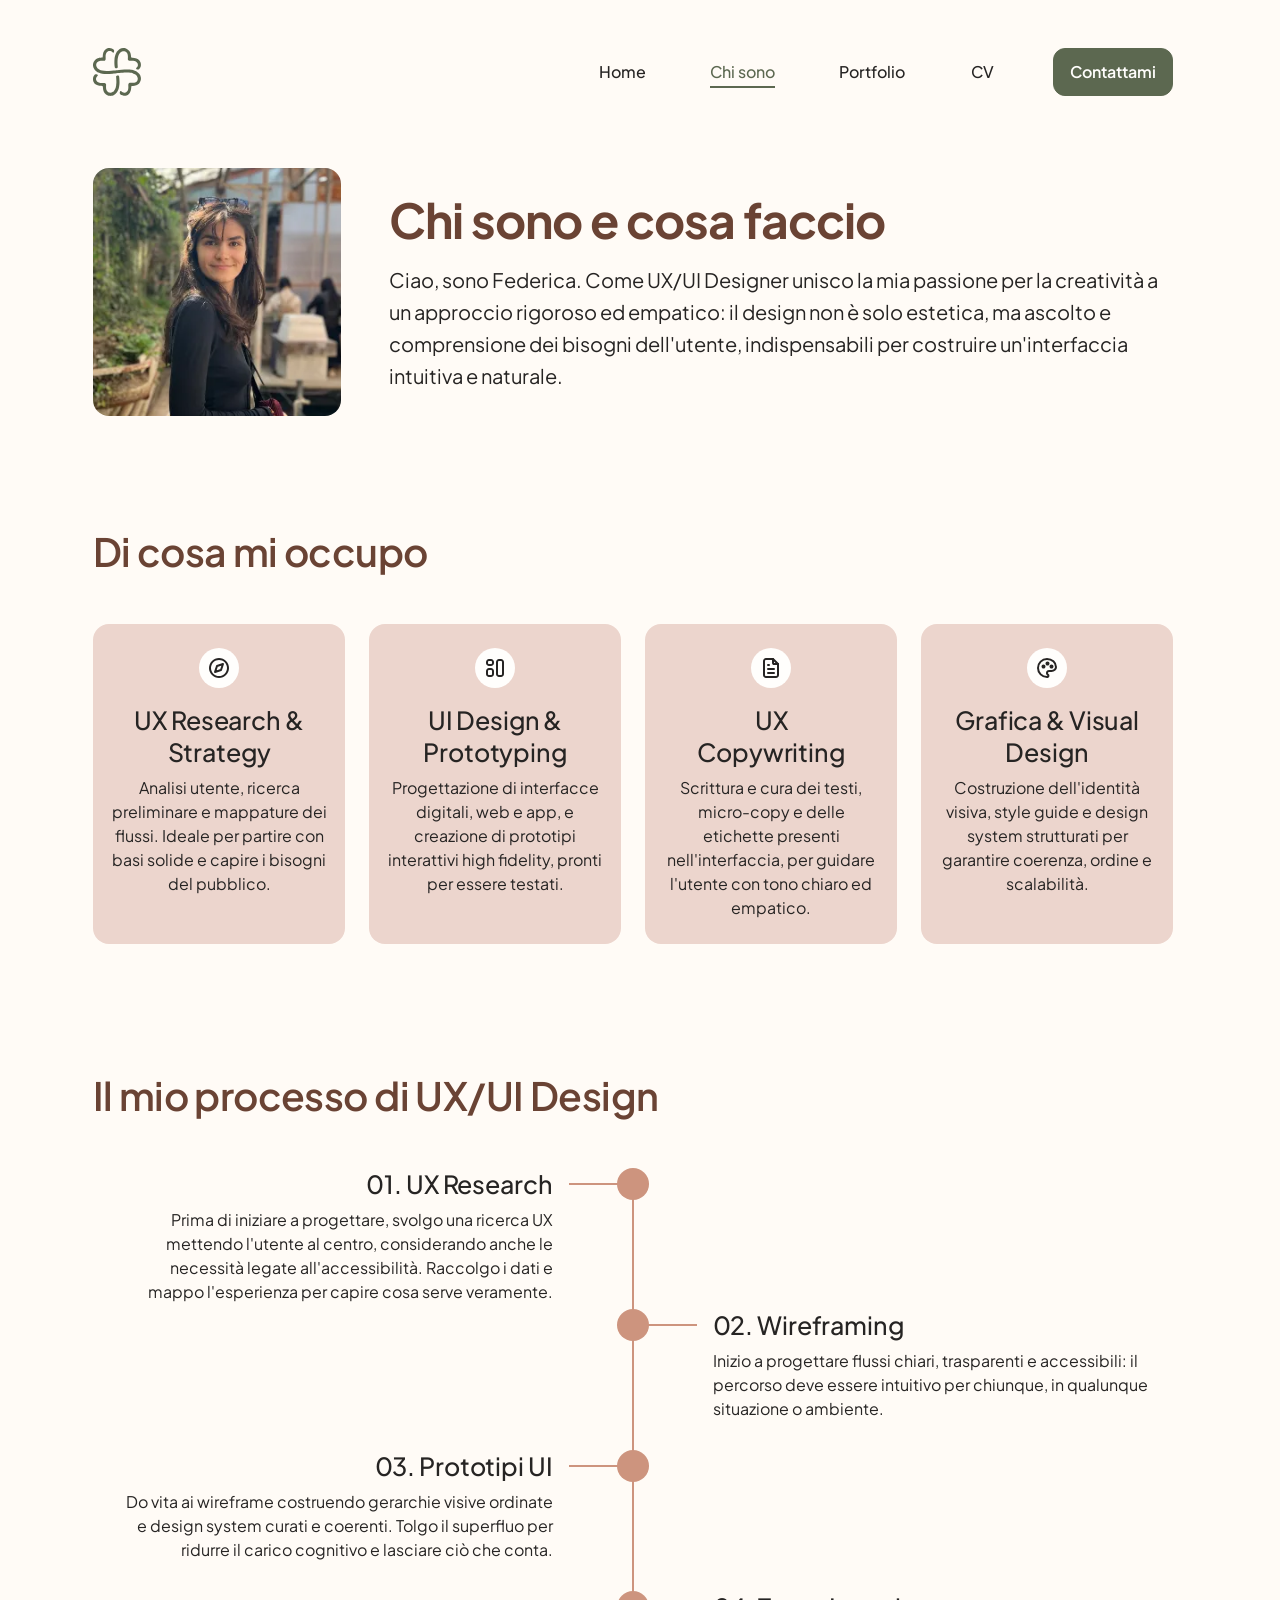
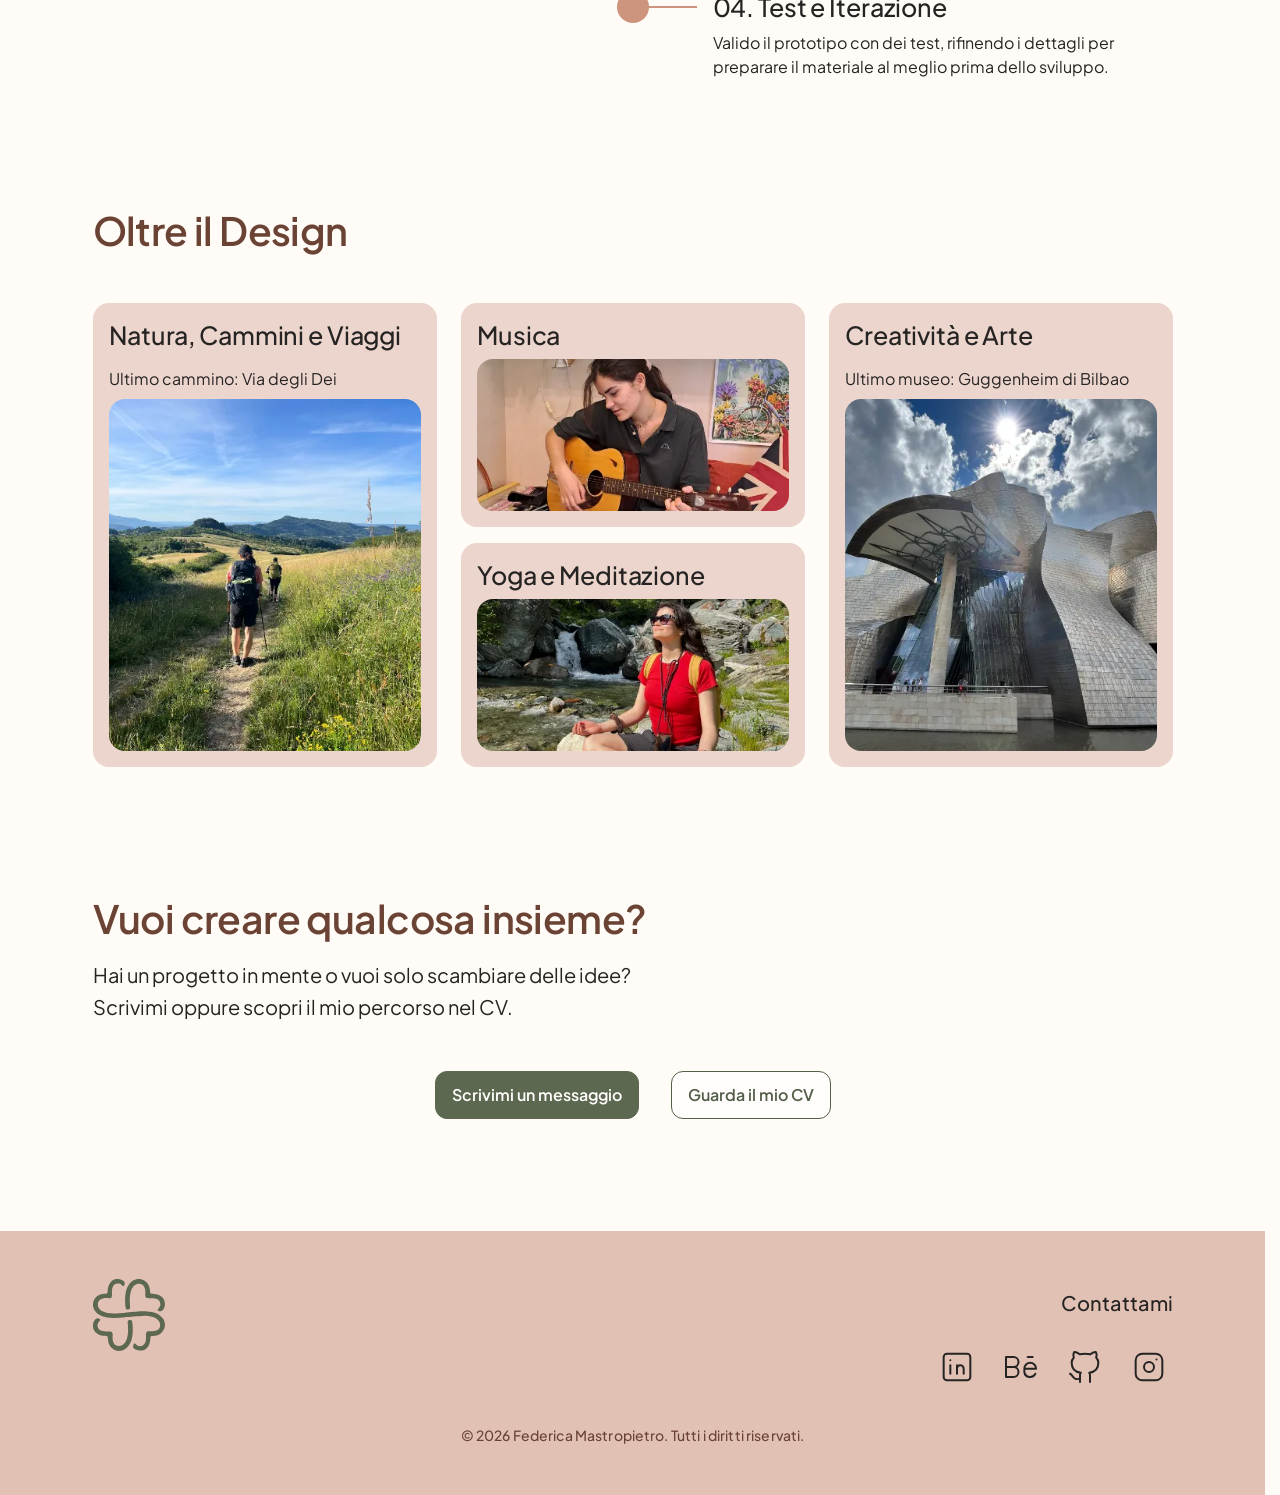
==== commit f8a66295: "Aggiornati testi di Chi sono e bottoni della Home e di Chi sono" ====
--- a/chi-sono.html
+++ b/chi-sono.html
@@ -24,6 +24,9 @@
   <!-- Qui descrivo l'immagine di anteprima, per chi usa uno screen reader -->
   <meta property="og:image:alt"
     content="Federica Mastropietro, UX/UI Designer Portfolio: il suo ritratto accanto al nome su sfondo rosa chiaro">
+  <!-- Misure dell'immagine di anteprima: aiutano i social a mostrarla grande fin dalla prima condivisione -->
+  <meta property="og:image:width" content="1200">
+  <meta property="og:image:height" content="630">
   <meta property="og:url"
     content="https://federicamastropietro25.github.io/portfolio-federica-mastropietro/chi-sono.html">
   <meta property="og:type" content="website">
@@ -217,7 +220,7 @@
             <ol class="processo list-unstyled">
               <li class="fase">
                 <h3 class="fase__titolo">01. UX Research</h3>
-                <p class="fase__testo"><span class="testo-mobile">Faccio ricerca mettendo l'utente e le esigenze di
+                <p class="fase__testo"><span class="testo-mobile">Svolgo una ricerca mettendo l'utente e le esigenze di
                     accessibilità al centro.</span><span class="testo-desktop">Prima di iniziare a progettare, svolgo
                     una ricerca UX mettendo l'utente al centro, considerando anche le necessità legate
                     all'accessibilità. Raccolgo i dati e mappo l'esperienza per capire cosa serve veramente.</span></p>
@@ -321,20 +324,21 @@
       </div>
     </section>
 
-    <!-- TI VA DI COLLABORARE?: invito finale con due bottoni (Lavoriamo insieme → Contatti, Scopri il mio CV → CV) -->
+    <!-- INVITO FINALE: titolo, testo e due bottoni (Scrivimi un messaggio → Contatti, Guarda il mio CV → CV) -->
     <section class="sezione sezione--finale" aria-labelledby="titolo-collabora">
       <div class="container">
         <div class="row">
           <div class="col-12">
             <div class="collabora">
               <div class="collabora__testi">
-                <h2 id="titolo-collabora">Ti va di collaborare?</h2>
-                <p class="testo-grande">Hai un progetto in mente o vuoi fare due chiacchiere?<br>Scrivimi o dai
-                  un'occhiata al mio percorso.</p>
+                <h2 id="titolo-collabora">Vuoi creare qualcosa insieme?</h2>
+                <!-- Da desktop vado a capo dopo la domanda (il br dentro testo-desktop si vede solo da desktop) -->
+                <p class="testo-grande">Hai un progetto in mente o vuoi solo scambiare delle idee?<span
+                    class="testo-desktop"><br></span> Scrivimi oppure scopri il mio percorso nel CV.</p>
               </div>
               <div class="collabora__azioni">
-                <a class="btn bottone-primario" href="contatti.html">Lavoriamo insieme</a>
-                <a class="btn bottone-secondario" href="cv.html">Scopri il mio CV</a>
+                <a class="btn bottone-primario" href="contatti.html">Scrivimi un messaggio</a>
+                <a class="btn bottone-secondario" href="cv.html">Guarda il mio CV</a>
               </div>
             </div>
           </div>
--- a/assets/css/style.css
+++ b/assets/css/style.css
@@ -1254,6 +1254,7 @@
 @media (min-width: 768px) {
   .hero__colonna-testo {
     display: block;
+    container-type: inline-size;
   }
   .hero__blocco {
     display: grid;
@@ -1390,14 +1391,20 @@
 @media (min-width: 768px) {
   .hero__azioni {
     flex-direction: row;
+    flex-wrap: wrap;
     align-items: center;
-    gap: 1.5rem;
+    gap: 0.5rem 1.5rem;
     width: auto;
     max-width: none;
     margin-inline: 0;
   }
 }
 
+@container (max-width: 24.25rem) {
+  .hero__azioni .btn {
+    min-width: 13rem;
+  }
+}
 .fascia-competenze {
   overflow: hidden;
   background-color: #ECD5CD;
@@ -1829,7 +1836,7 @@
   display: flex;
   flex-direction: column;
   gap: 0.5rem;
-  max-width: 16.6875rem;
+  max-width: clamp(16.6875rem, 57vw + 43px, 30rem);
   margin-inline: auto;
   text-align: center;
 }
